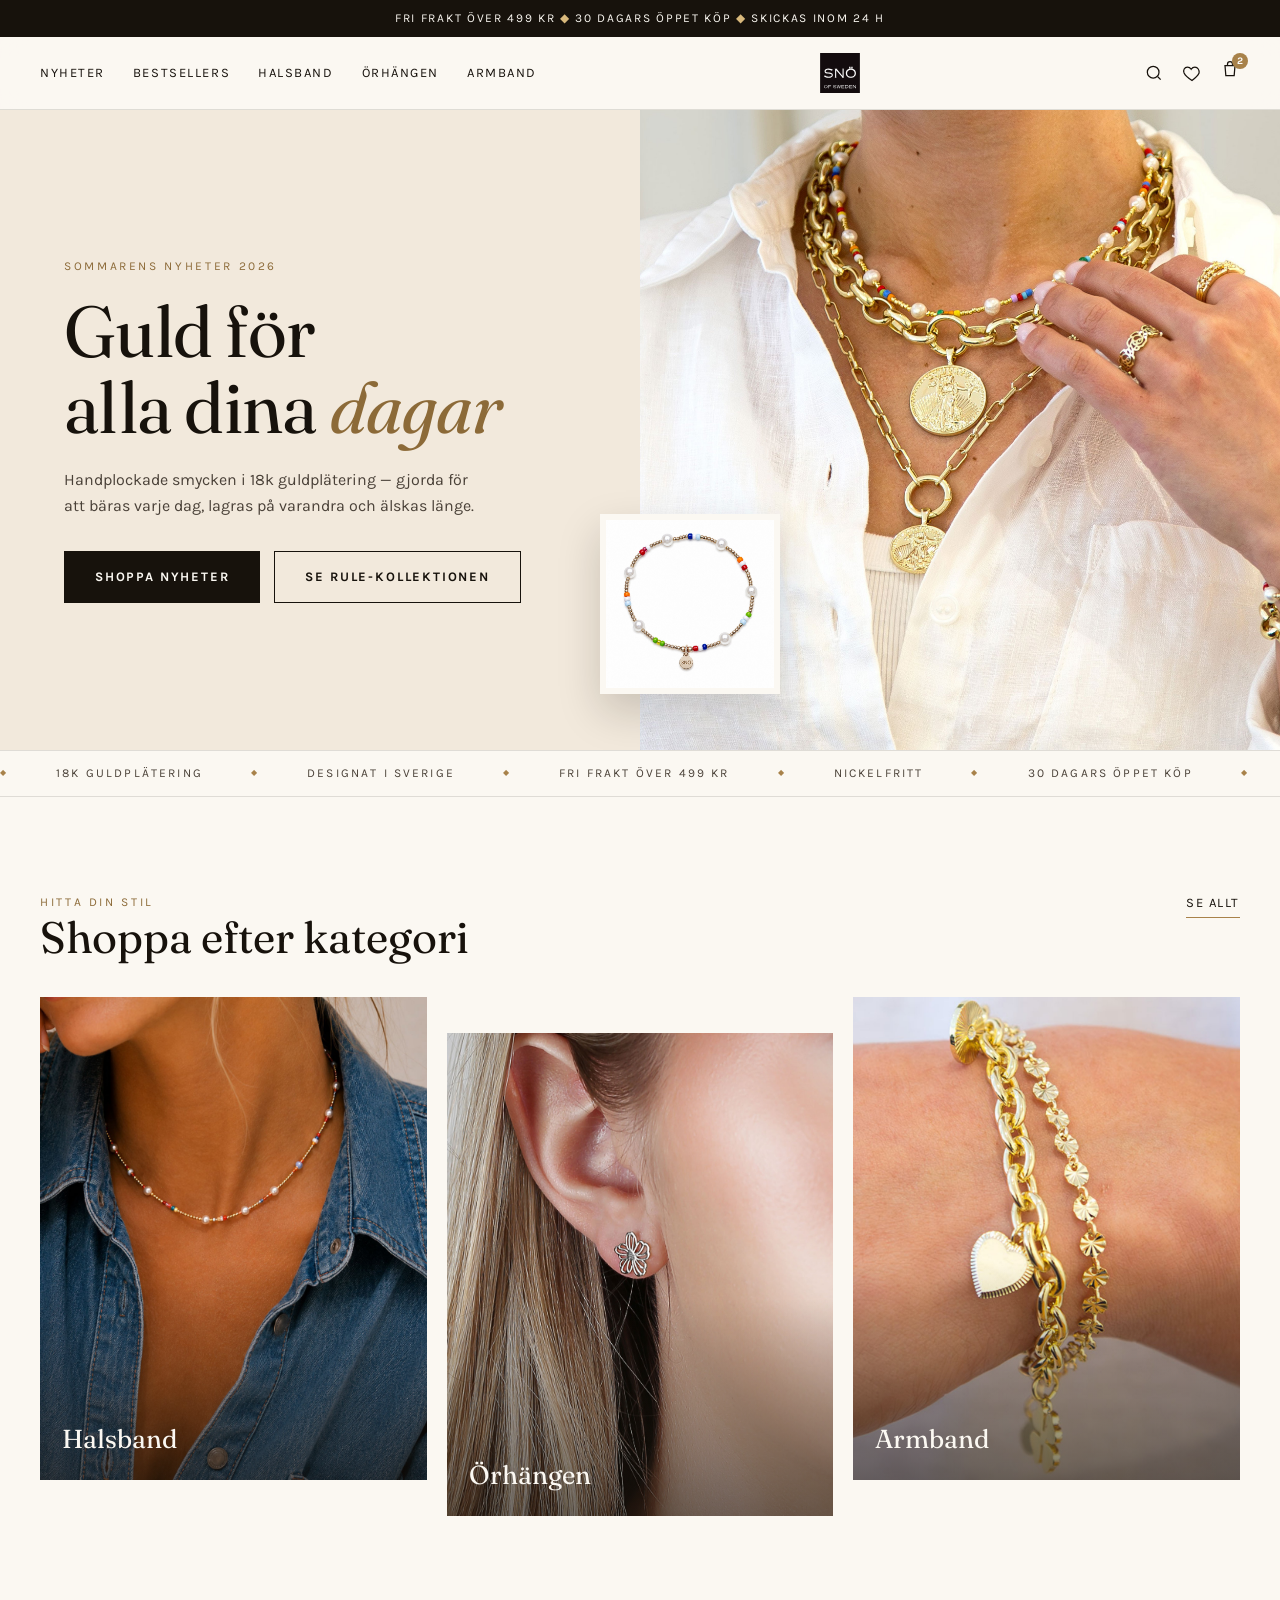
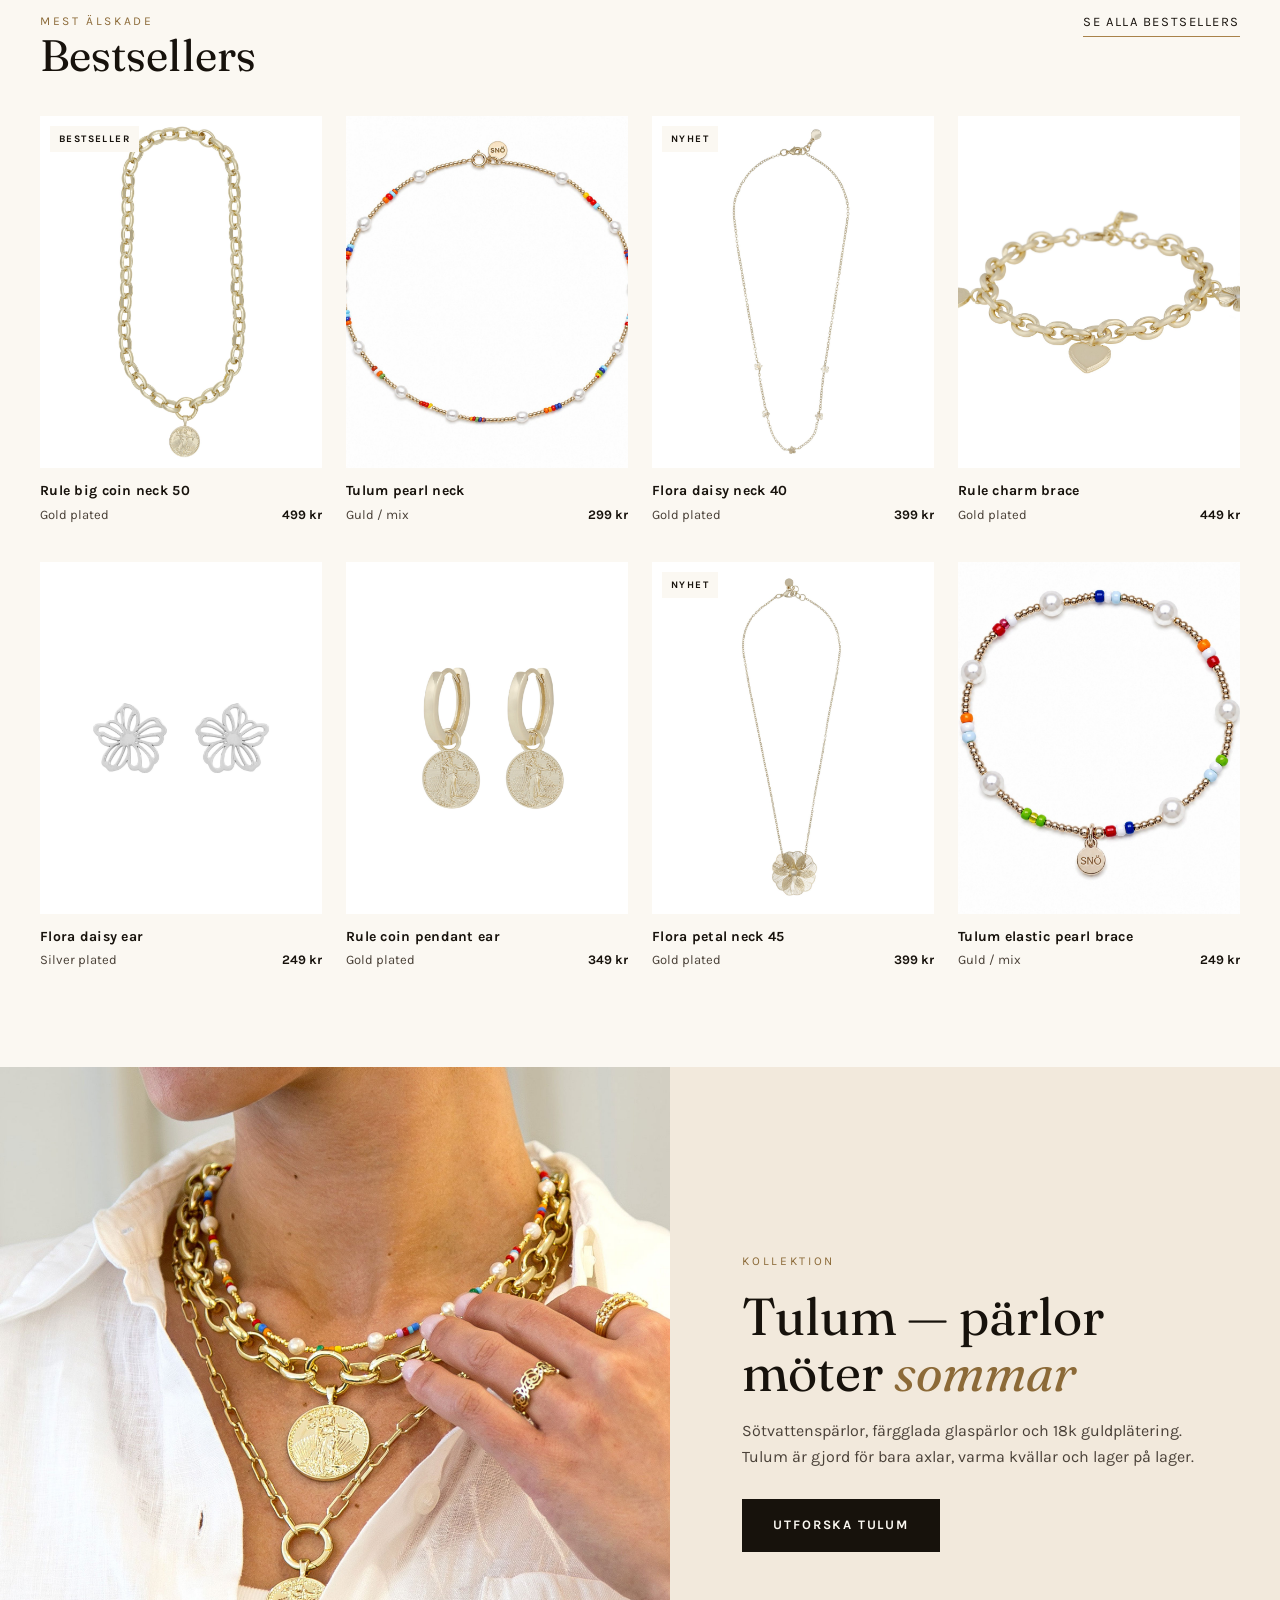
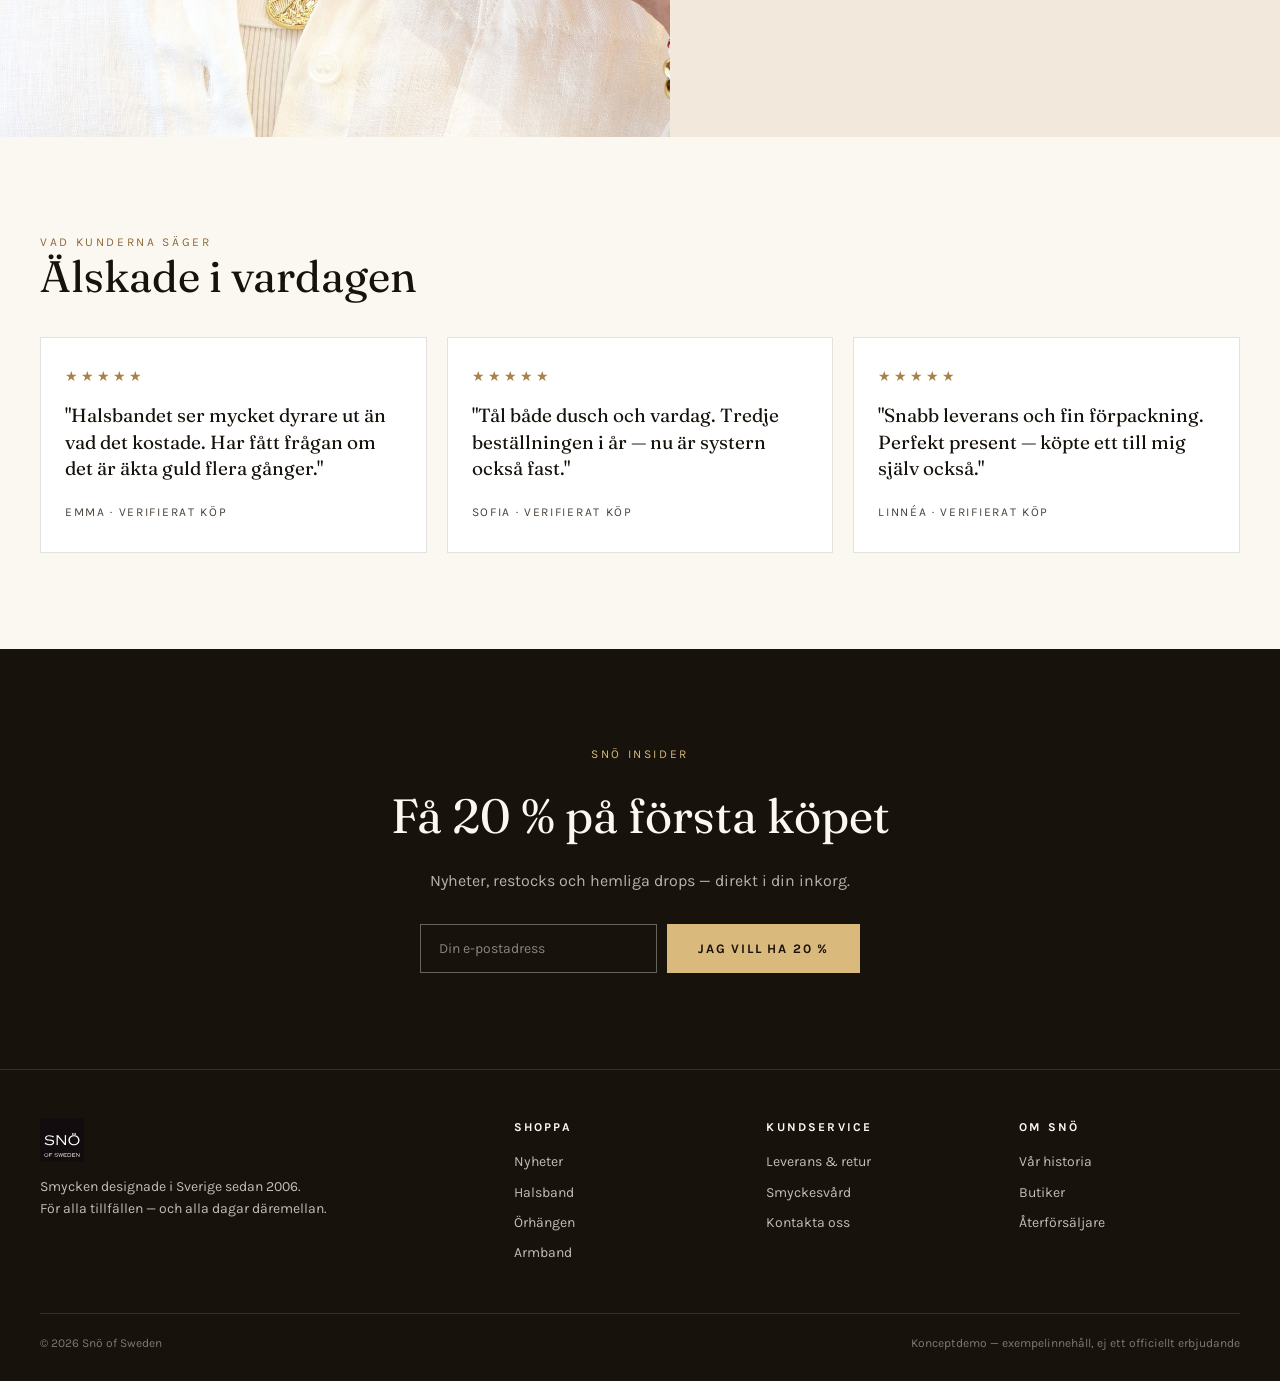
==== index.html @ 64566214 "Snö of Sweden — Shopify-inspirationsdemo (startsida + PDP) Co-Authored-By: Claude Fable 5 <noreply@a" ====
<!DOCTYPE html>
<html lang="sv">
<head>
<meta charset="UTF-8">
<meta name="viewport" content="width=device-width, initial-scale=1.0">
<meta name="robots" content="noindex">
<title>Snö of Sweden — konceptdemo</title>
<link rel="icon" href="images/logo.svg">
<link rel="preconnect" href="https://fonts.googleapis.com">
<link rel="preconnect" href="https://fonts.gstatic.com" crossorigin>
<link href="https://fonts.googleapis.com/css2?family=Fraunces:ital,opsz,wght@0,9..144,300..600;1,9..144,300..600&family=Karla:wght@400;700&display=swap" rel="stylesheet">
<link rel="stylesheet" href="style.css">
</head>
<body>

<div class="announce">Fri frakt över 499 kr <em>◆</em> 30 dagars öppet köp <em>◆</em> Skickas inom 24 h</div>

<header class="nav">
  <div class="container nav-inner">
    <button class="nav-burger" aria-label="Meny">
      <svg fill="none" stroke-width="1.5" viewBox="0 0 24 24"><path d="M4 7h16M4 12h16M4 17h16"/></svg>
    </button>
    <nav class="nav-links">
      <a href="#bestsellers">Nyheter</a>
      <a href="#bestsellers">Bestsellers</a>
      <a href="#kategorier">Halsband</a>
      <a href="#kategorier">Örhängen</a>
      <a href="#kategorier">Armband</a>
    </nav>
    <a class="nav-logo" href="index.html" aria-label="Snö of Sweden">
      <img src="images/logo.svg" alt="Snö of Sweden">
    </a>
    <div class="nav-icons">
      <svg fill="none" stroke-width="1.5" viewBox="0 0 24 24"><circle cx="11" cy="11" r="7"/><path d="m20 20-3.5-3.5"/></svg>
      <svg fill="none" stroke-width="1.5" viewBox="0 0 24 24"><path d="M12 21s-7.5-4.7-9.5-9C1 8.5 3 5 6.5 5c2 0 3.5 1 4.5 2.5C12 6 13.5 5 15.5 5 19 5 21 8.5 20.5 12c-2 4.3-8.5 9-8.5 9z"/></svg>
      <span class="cart-dot"><svg fill="none" stroke-width="1.5" viewBox="0 0 24 24"><path d="M6 8h12l-1 12H7L6 8z"/><path d="M9 8V6a3 3 0 0 1 6 0v2"/></svg></span>
    </div>
  </div>
</header>

<section class="hero">
  <div class="hero-grid">
    <div class="hero-copy">
      <div class="hero-kicker">Sommarens nyheter 2026</div>
      <h1>Guld för<br>alla dina <em>dagar</em></h1>
      <p>Handplockade smycken i 18k guldplätering — gjorda för att bäras varje dag, lagras på varandra och älskas länge.</p>
      <div class="hero-ctas">
        <a class="btn btn-solid" href="#bestsellers">Shoppa nyheter</a>
        <a class="btn btn-ghost" href="product.html">Se Rule-kollektionen</a>
      </div>
    </div>
    <div class="hero-media">
      <img class="hm-main" src="images/rule-big-coin-neck-50-2.jpg" alt="Modell i lager-på-lager guldhalsband från Snö of Sweden">
      <img class="hm-card" src="images/tulum-elastic-pearl-brace-1.jpg" alt="Tulum pärlarmband">
    </div>
  </div>
</section>

<div class="marquee" aria-hidden="true">
  <div class="marquee-track">
    <span>18k guldplätering</span><span>Designat i Sverige</span><span>Fri frakt över 499 kr</span><span>Nickelfritt</span><span>30 dagars öppet köp</span>
    <span>18k guldplätering</span><span>Designat i Sverige</span><span>Fri frakt över 499 kr</span><span>Nickelfritt</span><span>30 dagars öppet köp</span>
  </div>
</div>

<section class="section" id="kategorier">
  <div class="container">
    <div class="section-head reveal">
      <div>
        <div class="kicker">Hitta din stil</div>
        <h2>Shoppa efter kategori</h2>
      </div>
      <a class="head-link" href="#">Se allt</a>
    </div>
    <div class="cat-grid">
      <a class="cat-card reveal" href="product.html">
        <img src="images/tulum-pearl-neck-40-45-2.jpg" alt="Halsband">
        <div class="cat-label">Halsband <small>42 stilar →</small></div>
      </a>
      <a class="cat-card reveal" href="product.html">
        <img src="images/flora-daisy-ear-2.jpg" alt="Örhängen">
        <div class="cat-label">Örhängen <small>38 stilar →</small></div>
      </a>
      <a class="cat-card reveal" href="product.html">
        <img src="images/rule-charm-brace-sclear-2.jpg" alt="Armband">
        <div class="cat-label">Armband <small>27 stilar →</small></div>
      </a>
    </div>
  </div>
</section>

<section class="section" id="bestsellers" style="padding-top:0">
  <div class="container">
    <div class="section-head reveal">
      <div>
        <div class="kicker">Mest älskade</div>
        <h2>Bestsellers</h2>
      </div>
      <a class="head-link" href="#">Se alla bestsellers</a>
    </div>
    <div class="prod-grid">
      <a class="prod-card reveal" href="product.html">
        <div class="prod-media">
          <span class="prod-tag">Bestseller</span>
          <img class="main" src="images/rule-big-coin-neck-50-1.jpg" alt="Rule big coin neck 50">
          <img class="alt" src="images/rule-big-coin-neck-50-3.jpg" alt="" aria-hidden="true">
        </div>
        <div class="prod-name">Rule big coin neck 50</div>
        <div class="prod-meta"><span>Gold plated</span><span class="price">499 kr</span></div>
      </a>
      <a class="prod-card reveal" href="product.html">
        <div class="prod-media">
          <img class="main" src="images/tulum-pearl-neck-40-45-1.jpg" alt="Tulum pearl neck">
          <img class="alt" src="images/tulum-pearl-neck-40-45-2.jpg" alt="" aria-hidden="true">
        </div>
        <div class="prod-name">Tulum pearl neck</div>
        <div class="prod-meta"><span>Guld / mix</span><span class="price">299 kr</span></div>
      </a>
      <a class="prod-card reveal" href="product.html">
        <div class="prod-media">
          <span class="prod-tag">Nyhet</span>
          <img class="main" src="images/flora-daisy-neck-40-1.jpg" alt="Flora daisy neck 40">
          <img class="alt" src="images/flora-daisy-neck-40-2.jpg" alt="" aria-hidden="true">
        </div>
        <div class="prod-name">Flora daisy neck 40</div>
        <div class="prod-meta"><span>Gold plated</span><span class="price">399 kr</span></div>
      </a>
      <a class="prod-card reveal" href="product.html">
        <div class="prod-media">
          <img class="main" src="images/rule-charm-brace-sclear-1.jpg" alt="Rule charm brace">
          <img class="alt" src="images/rule-charm-brace-sclear-2.jpg" alt="" aria-hidden="true">
        </div>
        <div class="prod-name">Rule charm brace</div>
        <div class="prod-meta"><span>Gold plated</span><span class="price">449 kr</span></div>
      </a>
      <a class="prod-card reveal" href="product.html">
        <div class="prod-media">
          <img class="main" src="images/flora-daisy-ear-1.jpg" alt="Flora daisy ear">
          <img class="alt" src="images/flora-daisy-ear-2.jpg" alt="" aria-hidden="true">
        </div>
        <div class="prod-name">Flora daisy ear</div>
        <div class="prod-meta"><span>Silver plated</span><span class="price">249 kr</span></div>
      </a>
      <a class="prod-card reveal" href="product.html">
        <div class="prod-media">
          <img class="main" src="images/rule-coin-pendant-ear-1.jpg" alt="Rule coin pendant ear">
          <img class="alt" src="images/rule-coin-pendant-ear-2.jpg" alt="" aria-hidden="true">
        </div>
        <div class="prod-name">Rule coin pendant ear</div>
        <div class="prod-meta"><span>Gold plated</span><span class="price">349 kr</span></div>
      </a>
      <a class="prod-card reveal" href="product.html">
        <div class="prod-media">
          <span class="prod-tag">Nyhet</span>
          <img class="main" src="images/flora-petal-neck-50-1.jpg" alt="Flora petal neck 45">
          <img class="alt" src="images/flora-petal-neck-50-2.jpg" alt="" aria-hidden="true">
        </div>
        <div class="prod-name">Flora petal neck 45</div>
        <div class="prod-meta"><span>Gold plated</span><span class="price">399 kr</span></div>
      </a>
      <a class="prod-card reveal" href="product.html">
        <div class="prod-media">
          <img class="main" src="images/tulum-elastic-pearl-brace-1.jpg" alt="Tulum elastic pearl brace">
          <img class="alt" src="images/tulum-elastic-pearl-brace-2.jpg" alt="" aria-hidden="true">
        </div>
        <div class="prod-name">Tulum elastic pearl brace</div>
        <div class="prod-meta"><span>Guld / mix</span><span class="price">249 kr</span></div>
      </a>
    </div>
  </div>
</section>

<section class="feature">
  <div class="feature-grid">
    <div class="feature-media">
      <img src="images/tulum-pearl-neck-40-45-3.jpg" alt="Tulum-kollektionen — pärlor och guld">
    </div>
    <div class="feature-copy">
      <div class="kicker">Kollektion</div>
      <h2>Tulum — pärlor<br>möter <em>sommar</em></h2>
      <p>Sötvattenspärlor, färgglada glaspärlor och 18k guldplätering. Tulum är gjord för bara axlar, varma kvällar och lager på lager.</p>
      <a class="btn btn-solid" href="product.html">Utforska Tulum</a>
    </div>
  </div>
</section>

<section class="section">
  <div class="container">
    <div class="section-head reveal">
      <div>
        <div class="kicker">Vad kunderna säger</div>
        <h2>Älskade i vardagen</h2>
      </div>
    </div>
    <div class="review-grid">
      <div class="review-card reveal">
        <div class="stars">★★★★★</div>
        <blockquote>"Halsbandet ser mycket dyrare ut än vad det kostade. Har fått frågan om det är äkta guld flera gånger."</blockquote>
        <cite>Emma · Verifierat köp</cite>
      </div>
      <div class="review-card reveal">
        <div class="stars">★★★★★</div>
        <blockquote>"Tål både dusch och vardag. Tredje beställningen i år — nu är systern också fast."</blockquote>
        <cite>Sofia · Verifierat köp</cite>
      </div>
      <div class="review-card reveal">
        <div class="stars">★★★★★</div>
        <blockquote>"Snabb leverans och fin förpackning. Perfekt present — köpte ett till mig själv också."</blockquote>
        <cite>Linnéa · Verifierat köp</cite>
      </div>
    </div>
  </div>
</section>

<section class="newsletter section">
  <div class="container">
    <div class="kicker">Snö Insider</div>
    <h2>Få 20 % på första köpet</h2>
    <p>Nyheter, restocks och hemliga drops — direkt i din inkorg.</p>
    <form class="nl-form" onsubmit="event.preventDefault(); this.querySelector('input').value=''; document.getElementById('toast').classList.add('show'); setTimeout(()=>document.getElementById('toast').classList.remove('show'), 2600);">
      <input type="email" placeholder="Din e-postadress" required>
      <button class="btn" type="submit">Jag vill ha 20 %</button>
    </form>
  </div>
</section>

<footer class="footer">
  <div class="container">
    <div class="footer-grid">
      <div class="footer-logo">
        <img src="images/logo.svg" alt="Snö of Sweden">
        <p>Smycken designade i Sverige sedan 2006.<br>För alla tillfällen — och alla dagar däremellan.</p>
      </div>
      <div>
        <h4>Shoppa</h4>
        <ul>
          <li><a href="#">Nyheter</a></li>
          <li><a href="#">Halsband</a></li>
          <li><a href="#">Örhängen</a></li>
          <li><a href="#">Armband</a></li>
        </ul>
      </div>
      <div>
        <h4>Kundservice</h4>
        <ul>
          <li><a href="#">Leverans &amp; retur</a></li>
          <li><a href="#">Smyckesvård</a></li>
          <li><a href="#">Kontakta oss</a></li>
        </ul>
      </div>
      <div>
        <h4>Om Snö</h4>
        <ul>
          <li><a href="#">Vår historia</a></li>
          <li><a href="#">Butiker</a></li>
          <li><a href="#">Återförsäljare</a></li>
        </ul>
      </div>
    </div>
    <div class="footer-note">
      <span>© 2026 Snö of Sweden</span>
      <span>Konceptdemo — exempelinnehåll, ej ett officiellt erbjudande</span>
    </div>
  </div>
</footer>

<div class="toast" id="toast">Tack! Din rabattkod är på väg ✨</div>

<script>
const io = new IntersectionObserver((entries) => {
  entries.forEach(e => { if (e.isIntersecting) { e.target.classList.add('in'); io.unobserve(e.target); } });
}, { threshold: 0.12 });
document.querySelectorAll('.reveal').forEach(el => io.observe(el));
// fallback: visa allt även utan scroll (print, snapshots, äldre browsers)
setTimeout(() => document.querySelectorAll('.reveal').forEach(el => el.classList.add('in')), 1600);
</script>

</body>
</html>
---- style.css ----
/* ============================================================
   SNÖ OF SWEDEN — koncept-demo
   Warm commerce: ivory base, gold accent, Fraunces + Karla
   Mobile-first: base = mobil, @media (min-width: 768/1024px) = desktop
   ============================================================ */

:root {
  --snow: #FBF8F2;
  --sand: #F2E9DC;
  --sand-deep: #E9DCC8;
  --ink: #17120C;
  --ink-soft: #4A4138;
  --gold: #A8824A;
  --gold-deep: #8C6A38;
  --white: #FFFFFF;
  --line: rgba(23, 18, 12, 0.12);

  --font-display: "Fraunces", Georgia, serif;
  --font-body: "Karla", "Helvetica Neue", sans-serif;

  --ease-out: cubic-bezier(0.16, 1, 0.3, 1);
}

* { margin: 0; padding: 0; box-sizing: border-box; }

html { scroll-behavior: smooth; }

body {
  font-family: var(--font-body);
  background: var(--snow);
  color: var(--ink);
  font-size: 16px;
  line-height: 1.6;
  -webkit-font-smoothing: antialiased;
}

img { display: block; max-width: 100%; }
a { color: inherit; text-decoration: none; }
ul { list-style: none; }
button { font-family: inherit; cursor: pointer; }

.container {
  width: 100%;
  max-width: 1280px;
  margin: 0 auto;
  padding: 0 20px;
}
@media (min-width: 768px) { .container { padding: 0 40px; } }

/* ---------- announce bar ---------- */
.announce {
  background: var(--ink);
  color: var(--snow);
  font-size: 12px;
  letter-spacing: 0.14em;
  text-transform: uppercase;
  text-align: center;
  padding: 9px 16px;
}
.announce em { font-style: normal; color: #D9B97C; }

/* ---------- nav ---------- */
.nav {
  position: sticky;
  top: 0;
  z-index: 50;
  background: rgba(251, 248, 242, 0.88);
  backdrop-filter: blur(12px);
  -webkit-backdrop-filter: blur(12px);
  border-bottom: 1px solid var(--line);
}
.nav-inner {
  display: flex;
  align-items: center;
  justify-content: space-between;
  height: 60px;
}
.nav-logo img { width: 40px; height: 40px; }
.nav-burger {
  background: none;
  border: none;
  padding: 0;
  display: grid;
  place-items: center;
}
.nav-burger svg { width: 22px; height: 22px; stroke: var(--ink); }
@media (min-width: 1024px) { .nav-burger { display: none; } }
.nav-links {
  display: none;
  gap: 28px;
  font-size: 13px;
  letter-spacing: 0.12em;
  text-transform: uppercase;
}
.nav-links a {
  position: relative;
  padding: 4px 0;
}
.nav-links a::after {
  content: "";
  position: absolute;
  left: 0; bottom: 0;
  width: 100%; height: 1px;
  background: var(--gold);
  transform: scaleX(0);
  transform-origin: right;
  transition: transform 0.35s var(--ease-out);
}
.nav-links a:hover::after { transform: scaleX(1); transform-origin: left; }
.nav-icons { display: flex; gap: 18px; align-items: center; }
.nav-icons svg { width: 20px; height: 20px; stroke: var(--ink); }
.cart-dot {
  position: relative;
}
.cart-dot::after {
  content: "2";
  position: absolute;
  top: -6px; right: -8px;
  background: var(--gold);
  color: var(--white);
  font-size: 10px;
  font-weight: 700;
  width: 16px; height: 16px;
  border-radius: 50%;
  display: grid;
  place-items: center;
}
@media (min-width: 1024px) {
  .nav-inner { height: 72px; }
  .nav-links { display: flex; }
}

/* ---------- hero ---------- */
.hero {
  background: var(--sand);
  overflow: hidden;
}
.hero-grid {
  display: grid;
  grid-template-columns: 1fr;
}
.hero-copy {
  padding: 56px 20px 48px;
  display: flex;
  flex-direction: column;
  justify-content: center;
  position: relative;
}
.hero-kicker {
  font-size: 12px;
  letter-spacing: 0.22em;
  text-transform: uppercase;
  color: var(--gold-deep);
  margin-bottom: 18px;
  animation: rise 0.9s var(--ease-out) both;
}
.hero h1 {
  font-family: var(--font-display);
  font-weight: 400;
  font-size: clamp(38px, 9vw, 72px);
  line-height: 1.05;
  letter-spacing: -0.01em;
  margin-bottom: 22px;
  animation: rise 0.9s 0.12s var(--ease-out) both;
}
.hero h1 em {
  font-style: italic;
  color: var(--gold-deep);
}
.hero p {
  font-size: 16px;
  color: var(--ink-soft);
  max-width: 42ch;
  margin-bottom: 32px;
  animation: rise 0.9s 0.24s var(--ease-out) both;
}
.hero-ctas {
  display: flex;
  gap: 14px;
  flex-wrap: wrap;
  animation: rise 0.9s 0.36s var(--ease-out) both;
}
.hero-media {
  position: relative;
  min-height: 380px;
}
.hero-media .hm-main {
  width: 100%;
  height: 100%;
  min-height: 380px;
  object-fit: cover;
  object-position: center 20%;
}
.hero-media .hm-card {
  position: absolute;
  left: 20px;
  bottom: -34px;
  width: 132px;
  border: 6px solid var(--snow);
  box-shadow: 0 18px 40px rgba(23, 18, 12, 0.18);
  animation: rise 1s 0.5s var(--ease-out) both;
}
@media (min-width: 1024px) {
  .hero-grid { grid-template-columns: 1fr 1fr; min-height: 620px; }
  .hero-copy { padding: 60px 64px; }
  .hero-media .hm-card { left: -40px; bottom: 56px; width: 180px; }
}

@keyframes rise {
  from { opacity: 0; transform: translateY(22px); }
  to   { opacity: 1; transform: translateY(0); }
}

/* ---------- buttons ---------- */
.btn {
  display: inline-flex;
  align-items: center;
  justify-content: center;
  gap: 10px;
  padding: 15px 30px;
  font-size: 13px;
  font-weight: 700;
  letter-spacing: 0.14em;
  text-transform: uppercase;
  border: 1px solid var(--ink);
  transition: all 0.3s var(--ease-out);
}
.btn-solid { background: var(--ink); color: var(--snow); }
.btn-solid:hover { background: var(--gold-deep); border-color: var(--gold-deep); }
.btn-ghost { background: transparent; color: var(--ink); }
.btn-ghost:hover { background: var(--ink); color: var(--snow); }
.btn-block { width: 100%; }

/* ---------- marquee usp ---------- */
.marquee {
  border-top: 1px solid var(--line);
  border-bottom: 1px solid var(--line);
  overflow: hidden;
  padding: 13px 0;
  background: var(--snow);
}
.marquee-track {
  display: flex;
  gap: 48px;
  width: max-content;
  animation: scroll 28s linear infinite;
  font-size: 12px;
  letter-spacing: 0.18em;
  text-transform: uppercase;
  color: var(--ink-soft);
  white-space: nowrap;
}
.marquee-track span::before {
  content: "◆";
  color: var(--gold);
  font-size: 8px;
  margin-right: 48px;
  vertical-align: 2px;
}
@keyframes scroll {
  from { transform: translateX(0); }
  to   { transform: translateX(-50%); }
}

/* ---------- section shell ---------- */
.section { padding: 64px 0; }
@media (min-width: 1024px) { .section { padding: 96px 0; } }

.section-head {
  display: flex;
  flex-direction: column;
  gap: 10px;
  margin-bottom: 36px;
}
.section-head .kicker {
  font-size: 12px;
  letter-spacing: 0.22em;
  text-transform: uppercase;
  color: var(--gold-deep);
}
.section-head h2 {
  font-family: var(--font-display);
  font-weight: 400;
  font-size: clamp(28px, 5vw, 44px);
  line-height: 1.1;
}
.section-head .head-link {
  font-size: 13px;
  letter-spacing: 0.12em;
  text-transform: uppercase;
  border-bottom: 1px solid var(--gold);
  padding-bottom: 3px;
  align-self: flex-start;
  transition: color 0.3s;
}
.section-head .head-link:hover { color: var(--gold-deep); }
@media (min-width: 768px) {
  .section-head { flex-direction: row; align-items: flex-end; justify-content: space-between; }
}

/* ---------- categories ---------- */
.cat-grid {
  display: grid;
  grid-template-columns: 1fr;
  gap: 16px;
}
.cat-card {
  position: relative;
  overflow: hidden;
  aspect-ratio: 4 / 5;
}
.cat-card img {
  width: 100%;
  height: 100%;
  object-fit: cover;
  transition: transform 0.8s var(--ease-out);
}
.cat-card:hover img { transform: scale(1.05); }
.cat-card::after {
  content: "";
  position: absolute;
  inset: 0;
  background: linear-gradient(to top, rgba(23,18,12,0.55) 0%, transparent 45%);
}
.cat-label {
  position: absolute;
  left: 22px;
  bottom: 20px;
  z-index: 1;
  color: var(--snow);
  font-family: var(--font-display);
  font-size: 26px;
  display: flex;
  align-items: baseline;
  gap: 12px;
}
.cat-label small {
  font-family: var(--font-body);
  font-size: 12px;
  letter-spacing: 0.14em;
  text-transform: uppercase;
  opacity: 0;
  transform: translateX(-8px);
  transition: all 0.4s var(--ease-out);
}
.cat-card:hover .cat-label small { opacity: 1; transform: translateX(0); }
@media (min-width: 768px) {
  .cat-grid { grid-template-columns: repeat(3, 1fr); gap: 20px; }
  .cat-card:nth-child(2) { margin-top: 36px; }
}

/* ---------- product grid ---------- */
.prod-grid {
  display: grid;
  grid-template-columns: repeat(2, 1fr);
  gap: 16px 12px;
}
@media (min-width: 1024px) {
  .prod-grid { grid-template-columns: repeat(4, 1fr); gap: 36px 24px; }
}
.prod-card { display: block; }
.prod-media {
  position: relative;
  aspect-ratio: 4 / 5;
  overflow: hidden;
  background: var(--white);
  margin-bottom: 12px;
}
.prod-media img {
  position: absolute;
  inset: 0;
  width: 100%;
  height: 100%;
  object-fit: cover;
  transition: opacity 0.5s var(--ease-out), transform 0.8s var(--ease-out);
}
.prod-media .alt { opacity: 0; }
.prod-card:hover .alt { opacity: 1; }
.prod-card:hover .main { opacity: 0; }
.prod-tag {
  position: absolute;
  top: 10px;
  left: 10px;
  z-index: 1;
  background: var(--snow);
  font-size: 10px;
  font-weight: 700;
  letter-spacing: 0.14em;
  text-transform: uppercase;
  padding: 5px 9px;
}
.prod-name {
  font-size: 14px;
  font-weight: 700;
  letter-spacing: 0.02em;
}
.prod-meta {
  font-size: 13px;
  color: var(--ink-soft);
  display: flex;
  justify-content: space-between;
  gap: 8px;
  margin-top: 2px;
}
.prod-meta .price { color: var(--ink); font-weight: 700; }

/* ---------- collection feature ---------- */
.feature {
  background: var(--sand);
}
.feature-grid {
  display: grid;
  grid-template-columns: 1fr;
}
.feature-media { position: relative; }
.feature-media img {
  width: 100%;
  height: 100%;
  min-height: 420px;
  object-fit: cover;
}
.feature-copy {
  padding: 48px 20px 56px;
  display: flex;
  flex-direction: column;
  justify-content: center;
  align-items: flex-start;
}
.feature-copy .kicker {
  font-size: 12px;
  letter-spacing: 0.22em;
  text-transform: uppercase;
  color: var(--gold-deep);
  margin-bottom: 16px;
}
.feature-copy h2 {
  font-family: var(--font-display);
  font-weight: 400;
  font-size: clamp(30px, 6vw, 52px);
  line-height: 1.08;
  margin-bottom: 18px;
}
.feature-copy h2 em { font-style: italic; color: var(--gold-deep); }
.feature-copy p {
  color: var(--ink-soft);
  max-width: 46ch;
  margin-bottom: 30px;
}
@media (min-width: 1024px) {
  .feature-grid { grid-template-columns: 1.1fr 1fr; }
  .feature-copy { padding: 80px 72px; }
}

/* ---------- reviews ---------- */
.review-grid {
  display: grid;
  grid-template-columns: 1fr;
  gap: 14px;
}
.review-card {
  background: var(--white);
  border: 1px solid var(--line);
  padding: 28px 24px;
}
.stars { color: var(--gold); letter-spacing: 3px; font-size: 14px; margin-bottom: 14px; }
.review-card blockquote {
  font-family: var(--font-display);
  font-size: 19px;
  line-height: 1.4;
  margin-bottom: 16px;
}
.review-card cite {
  font-style: normal;
  font-size: 12px;
  letter-spacing: 0.14em;
  text-transform: uppercase;
  color: var(--ink-soft);
}
@media (min-width: 768px) {
  .review-grid { grid-template-columns: repeat(3, 1fr); gap: 20px; }
  .review-card:nth-child(2) { transform: translateY(20px); }
}

/* ---------- newsletter ---------- */
.newsletter {
  background: var(--ink);
  color: var(--snow);
  text-align: center;
}
.newsletter .kicker {
  font-size: 12px;
  letter-spacing: 0.22em;
  text-transform: uppercase;
  color: #D9B97C;
  margin-bottom: 14px;
}
.newsletter h2 {
  font-family: var(--font-display);
  font-weight: 400;
  font-size: clamp(30px, 6vw, 48px);
  margin-bottom: 14px;
}
.newsletter p { color: rgba(251,248,242,0.7); margin-bottom: 30px; }
.nl-form {
  display: flex;
  flex-direction: column;
  gap: 10px;
  max-width: 440px;
  margin: 0 auto;
}
.nl-form input {
  background: transparent;
  border: 1px solid rgba(251,248,242,0.35);
  color: var(--snow);
  padding: 15px 18px;
  font-family: inherit;
  font-size: 14px;
  outline: none;
}
.nl-form input::placeholder { color: rgba(251,248,242,0.5); }
.nl-form input:focus { border-color: #D9B97C; }
.nl-form .btn { border-color: #D9B97C; background: #D9B97C; color: var(--ink); }
.nl-form .btn:hover { background: var(--snow); border-color: var(--snow); }
@media (min-width: 640px) {
  .nl-form { flex-direction: row; }
  .nl-form input { flex: 1; }
}

/* ---------- footer ---------- */
.footer {
  background: var(--ink);
  color: rgba(251,248,242,0.75);
  border-top: 1px solid rgba(251,248,242,0.12);
  padding: 48px 0 28px;
  font-size: 14px;
}
.footer-grid {
  display: grid;
  grid-template-columns: 1fr 1fr;
  gap: 32px;
  margin-bottom: 40px;
}
.footer h4 {
  color: var(--snow);
  font-size: 12px;
  letter-spacing: 0.18em;
  text-transform: uppercase;
  margin-bottom: 14px;
}
.footer li { margin-bottom: 8px; }
.footer a:hover { color: #D9B97C; }
.footer-logo img { width: 44px; height: 44px; margin-bottom: 14px; }
.footer-note {
  border-top: 1px solid rgba(251,248,242,0.12);
  padding-top: 20px;
  font-size: 12px;
  color: rgba(251,248,242,0.45);
  display: flex;
  flex-direction: column;
  gap: 6px;
}
@media (min-width: 768px) {
  .footer-grid { grid-template-columns: 2fr 1fr 1fr 1fr; }
  .footer-note { flex-direction: row; justify-content: space-between; }
}

/* ---------- scroll reveal ---------- */
.reveal {
  opacity: 0;
  transform: translateY(28px);
  transition: opacity 0.8s var(--ease-out), transform 0.8s var(--ease-out);
}
.reveal.in { opacity: 1; transform: translateY(0); }
.reveal:nth-child(2) { transition-delay: 0.08s; }
.reveal:nth-child(3) { transition-delay: 0.16s; }
.reveal:nth-child(4) { transition-delay: 0.24s; }

/* ============================================================
   PDP
   ============================================================ */
.crumbs {
  font-size: 12px;
  letter-spacing: 0.08em;
  text-transform: uppercase;
  color: var(--ink-soft);
  padding: 18px 0;
}
.crumbs a:hover { color: var(--gold-deep); }
.crumbs span { margin: 0 6px; color: var(--gold); }

.pdp-grid {
  display: grid;
  grid-template-columns: 1fr;
  gap: 36px;
  padding-bottom: 72px;
}
@media (min-width: 1024px) {
  .pdp-grid { grid-template-columns: 1.15fr 1fr; gap: 72px; }
}

.pdp-gallery { display: flex; flex-direction: column; gap: 12px; }
.pdp-main {
  aspect-ratio: 1;
  background: var(--white);
  overflow: hidden;
}
.pdp-main img { width: 100%; height: 100%; object-fit: cover; }
.pdp-thumbs { display: flex; gap: 10px; }
.pdp-thumbs button {
  width: 72px;
  height: 72px;
  padding: 0;
  border: 1px solid var(--line);
  background: var(--white);
  overflow: hidden;
  opacity: 0.65;
  transition: all 0.3s;
}
.pdp-thumbs button.active,
.pdp-thumbs button:hover { opacity: 1; border-color: var(--ink); }
.pdp-thumbs img { width: 100%; height: 100%; object-fit: cover; }

.pdp-info { padding-top: 4px; }
.pdp-kicker {
  font-size: 12px;
  letter-spacing: 0.22em;
  text-transform: uppercase;
  color: var(--gold-deep);
  margin-bottom: 10px;
}
.pdp-info h1 {
  font-family: var(--font-display);
  font-weight: 400;
  font-size: clamp(30px, 5vw, 42px);
  line-height: 1.1;
  margin-bottom: 12px;
}
.pdp-price {
  font-size: 20px;
  font-weight: 700;
  margin-bottom: 6px;
}
.pdp-rating {
  font-size: 13px;
  color: var(--ink-soft);
  margin-bottom: 26px;
}
.pdp-rating .stars { display: inline; margin-right: 8px; }

.opt-label {
  font-size: 12px;
  font-weight: 700;
  letter-spacing: 0.14em;
  text-transform: uppercase;
  margin-bottom: 10px;
}
.opt-label small { font-weight: 400; color: var(--ink-soft); text-transform: none; letter-spacing: 0; }
.opt-row { display: flex; gap: 10px; margin-bottom: 24px; flex-wrap: wrap; }
.swatch {
  width: 40px; height: 40px;
  border-radius: 50%;
  border: 2px solid transparent;
  outline: 1px solid var(--line);
  outline-offset: 3px;
  transition: outline-color 0.25s;
}
.swatch.gold { background: linear-gradient(135deg, #E8C987, #B08A4C); }
.swatch.silver { background: linear-gradient(135deg, #EDEDED, #ABABAB); }
.swatch.active { outline-color: var(--ink); }
.pill {
  padding: 11px 20px;
  border: 1px solid var(--line);
  background: var(--white);
  font-size: 13px;
  font-weight: 700;
  letter-spacing: 0.06em;
  transition: all 0.25s;
}
.pill.active { background: var(--ink); color: var(--snow); border-color: var(--ink); }
.pill:hover:not(.active) { border-color: var(--ink); }

.pdp-cta { display: flex; flex-direction: column; gap: 10px; margin: 28px 0 8px; }
.pdp-usps {
  display: flex;
  flex-wrap: wrap;
  gap: 8px 22px;
  padding: 18px 0;
  border-bottom: 1px solid var(--line);
  font-size: 13px;
  color: var(--ink-soft);
}
.pdp-usps span::before { content: "✓"; color: var(--gold-deep); margin-right: 7px; font-weight: 700; }

.acc { border-bottom: 1px solid var(--line); }
.acc summary {
  list-style: none;
  display: flex;
  justify-content: space-between;
  align-items: center;
  padding: 17px 0;
  font-size: 13px;
  font-weight: 700;
  letter-spacing: 0.12em;
  text-transform: uppercase;
  cursor: pointer;
}
.acc summary::-webkit-details-marker { display: none; }
.acc summary::after { content: "+"; font-size: 18px; font-weight: 400; transition: transform 0.3s; }
.acc[open] summary::after { transform: rotate(45deg); }
.acc p, .acc ul { padding-bottom: 18px; font-size: 14px; color: var(--ink-soft); }
.acc li { padding-left: 14px; position: relative; margin-bottom: 4px; }
.acc li::before { content: "–"; position: absolute; left: 0; color: var(--gold-deep); }

/* sticky mobile buy bar */
.buybar {
  position: fixed;
  left: 0; right: 0; bottom: 0;
  z-index: 60;
  background: var(--snow);
  border-top: 1px solid var(--line);
  padding: 10px 16px calc(10px + env(safe-area-inset-bottom));
  display: flex;
  align-items: center;
  gap: 14px;
  transform: translateY(110%);
  transition: transform 0.4s var(--ease-out);
}
.buybar.show { transform: translateY(0); }
.buybar .bb-name { font-size: 13px; font-weight: 700; line-height: 1.3; }
.buybar .bb-price { font-size: 13px; color: var(--ink-soft); }
.buybar .btn { padding: 13px 22px; margin-left: auto; white-space: nowrap; }
@media (min-width: 1024px) { .buybar { display: none; } }

/* toast */
.toast {
  position: fixed;
  left: 50%;
  bottom: 84px;
  transform: translate(-50%, 20px);
  z-index: 70;
  background: var(--ink);
  color: var(--snow);
  font-size: 13px;
  letter-spacing: 0.06em;
  padding: 13px 22px;
  opacity: 0;
  pointer-events: none;
  transition: all 0.4s var(--ease-out);
}
.toast.show { opacity: 1; transform: translate(-50%, 0); }
@media (min-width: 1024px) { .toast { bottom: 40px; } }
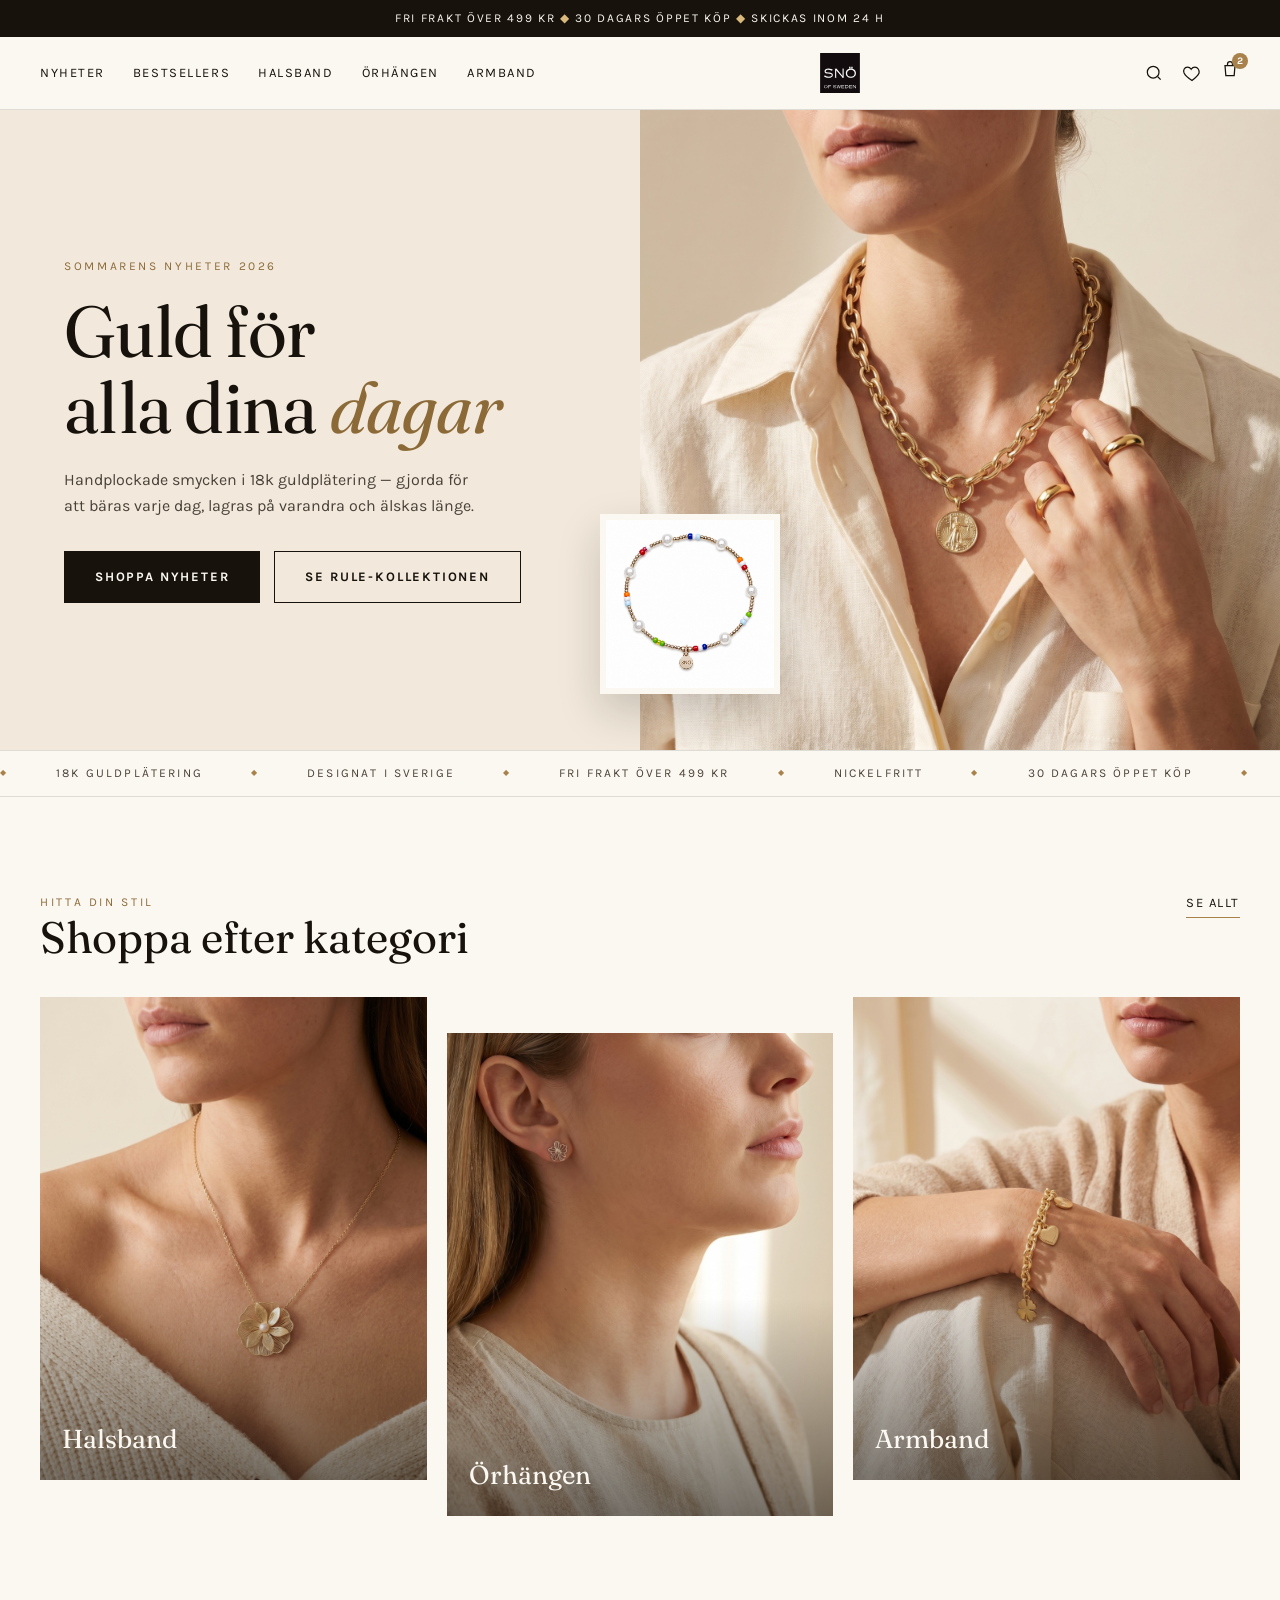
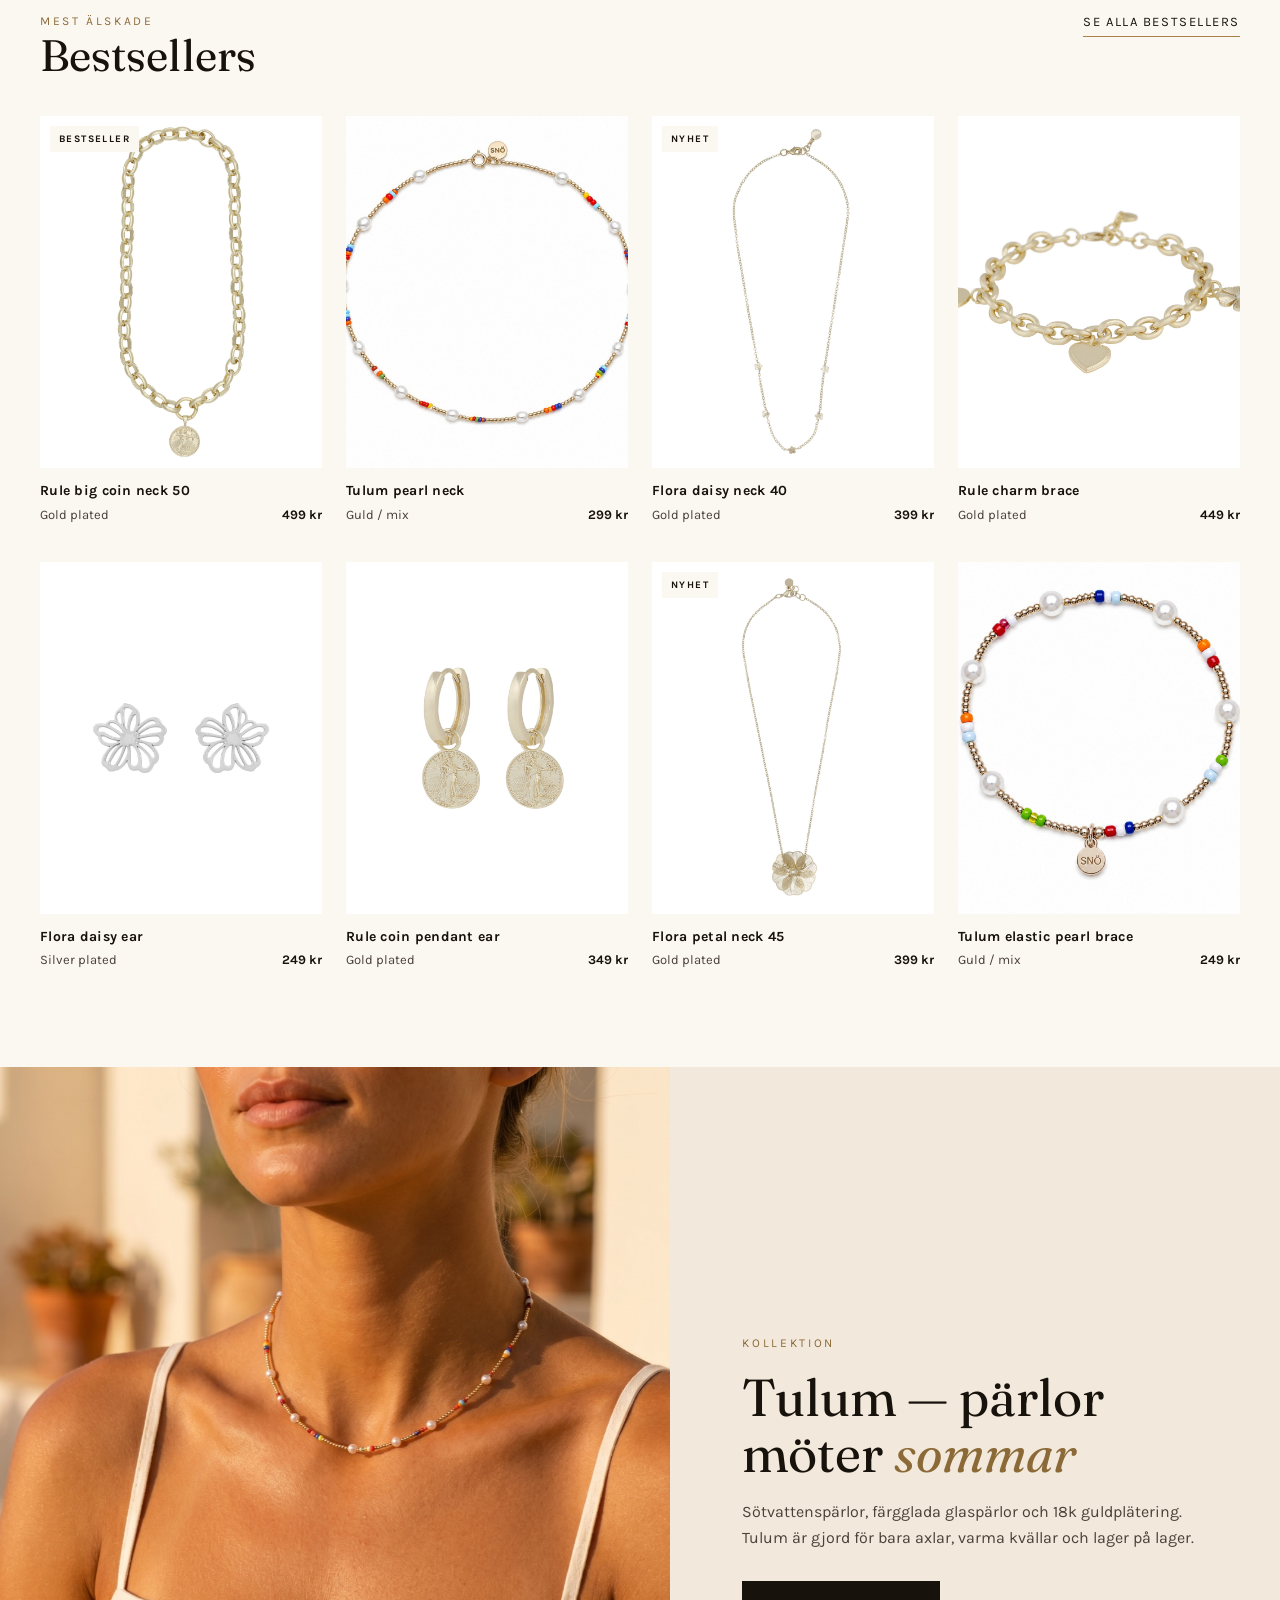
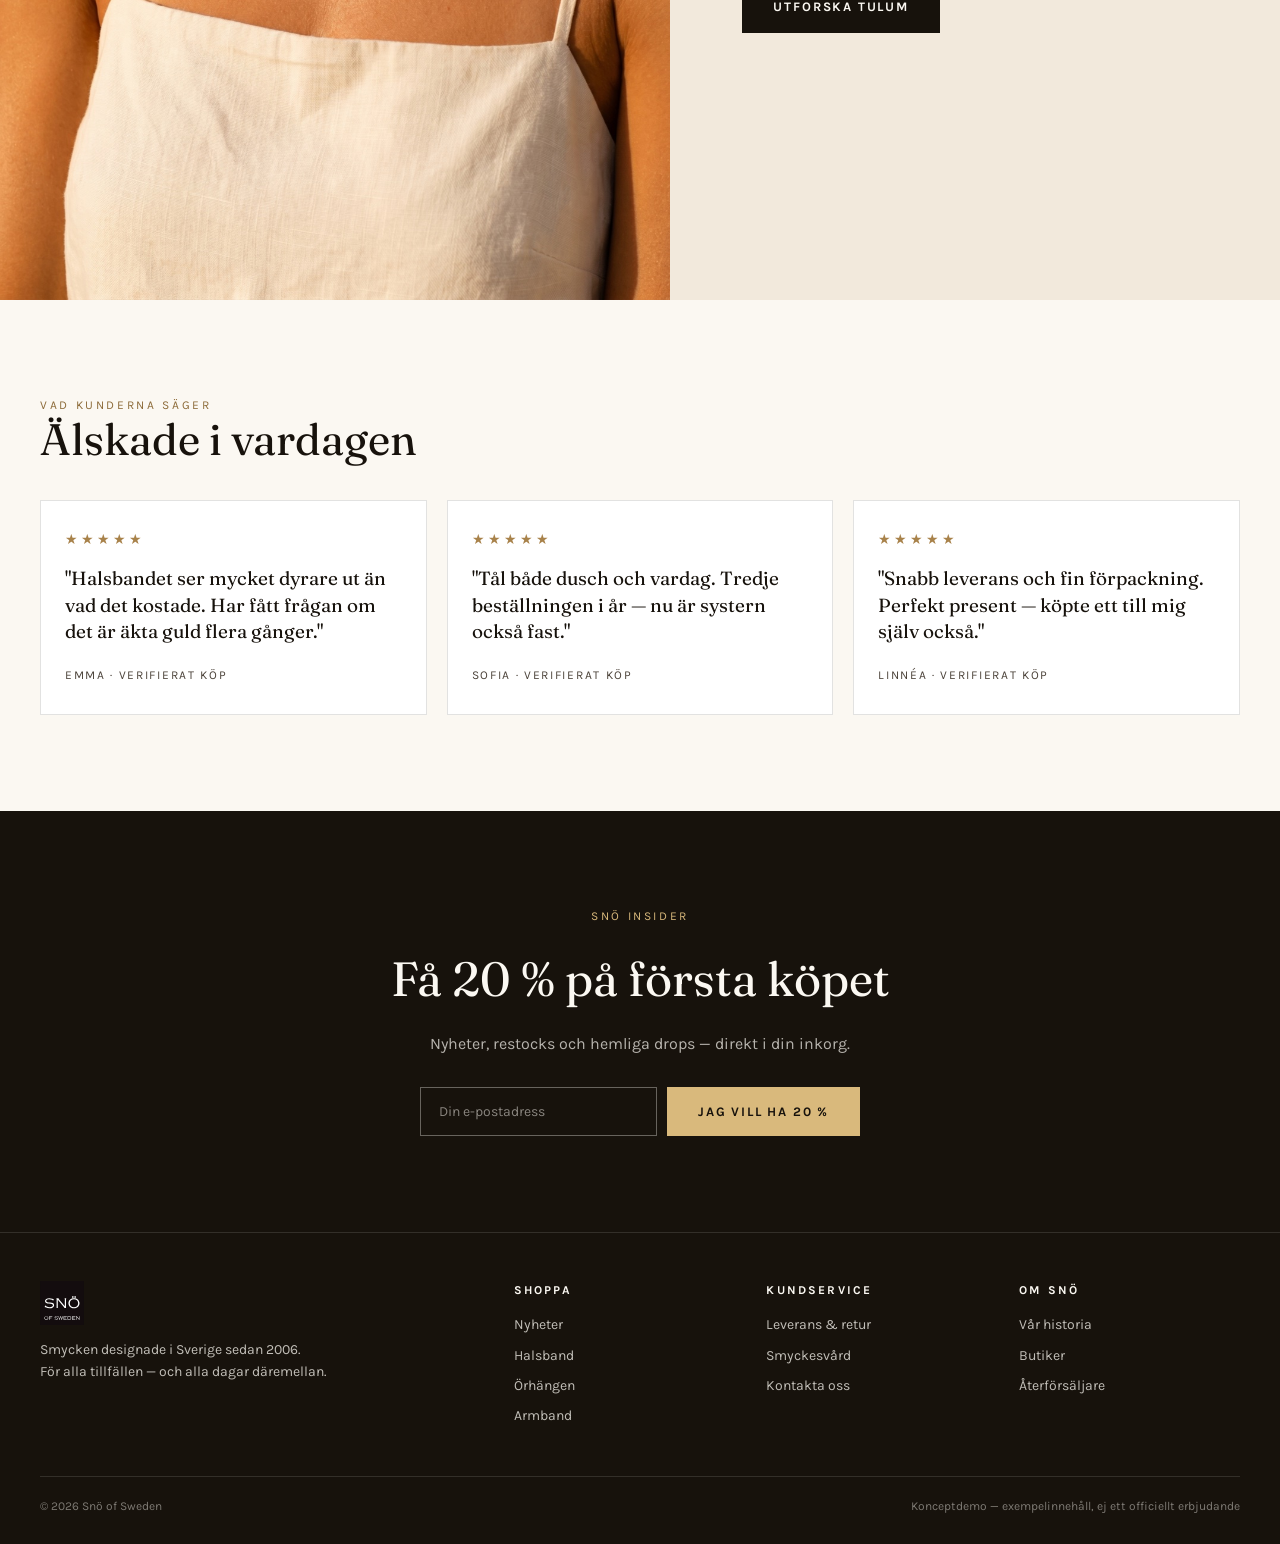
==== commit 0857fdc7: "AI-genererade kampanjbilder via aicontentgenerator-motorn (hero, Tulum, 3 kategorikort) Co-Authored-" ====
--- a/index.html
+++ b/index.html
@@ -50,7 +50,7 @@
       </div>
     </div>
     <div class="hero-media">
-      <img class="hm-main" src="images/rule-big-coin-neck-50-2.jpg" alt="Modell i lager-på-lager guldhalsband från Snö of Sweden">
+      <img class="hm-main" src="images/gen-hero.jpg" alt="Modell i Rule big coin neck från Snö of Sweden">
       <img class="hm-card" src="images/tulum-elastic-pearl-brace-1.jpg" alt="Tulum pärlarmband">
     </div>
   </div>
@@ -74,15 +74,15 @@
     </div>
     <div class="cat-grid">
       <a class="cat-card reveal" href="product.html">
-        <img src="images/tulum-pearl-neck-40-45-2.jpg" alt="Halsband">
+        <img src="images/gen-cat-halsband.jpg" alt="Halsband">
         <div class="cat-label">Halsband <small>42 stilar →</small></div>
       </a>
       <a class="cat-card reveal" href="product.html">
-        <img src="images/flora-daisy-ear-2.jpg" alt="Örhängen">
+        <img src="images/gen-cat-orhangen.jpg" alt="Örhängen">
         <div class="cat-label">Örhängen <small>38 stilar →</small></div>
       </a>
       <a class="cat-card reveal" href="product.html">
-        <img src="images/rule-charm-brace-sclear-2.jpg" alt="Armband">
+        <img src="images/gen-cat-armband.jpg" alt="Armband">
         <div class="cat-label">Armband <small>27 stilar →</small></div>
       </a>
     </div>
@@ -173,7 +173,7 @@
 <section class="feature">
   <div class="feature-grid">
     <div class="feature-media">
-      <img src="images/tulum-pearl-neck-40-45-3.jpg" alt="Tulum-kollektionen — pärlor och guld">
+      <img src="images/gen-tulum.jpg" alt="Tulum-kollektionen — pärlor och guld">
     </div>
     <div class="feature-copy">
       <div class="kicker">Kollektion</div>
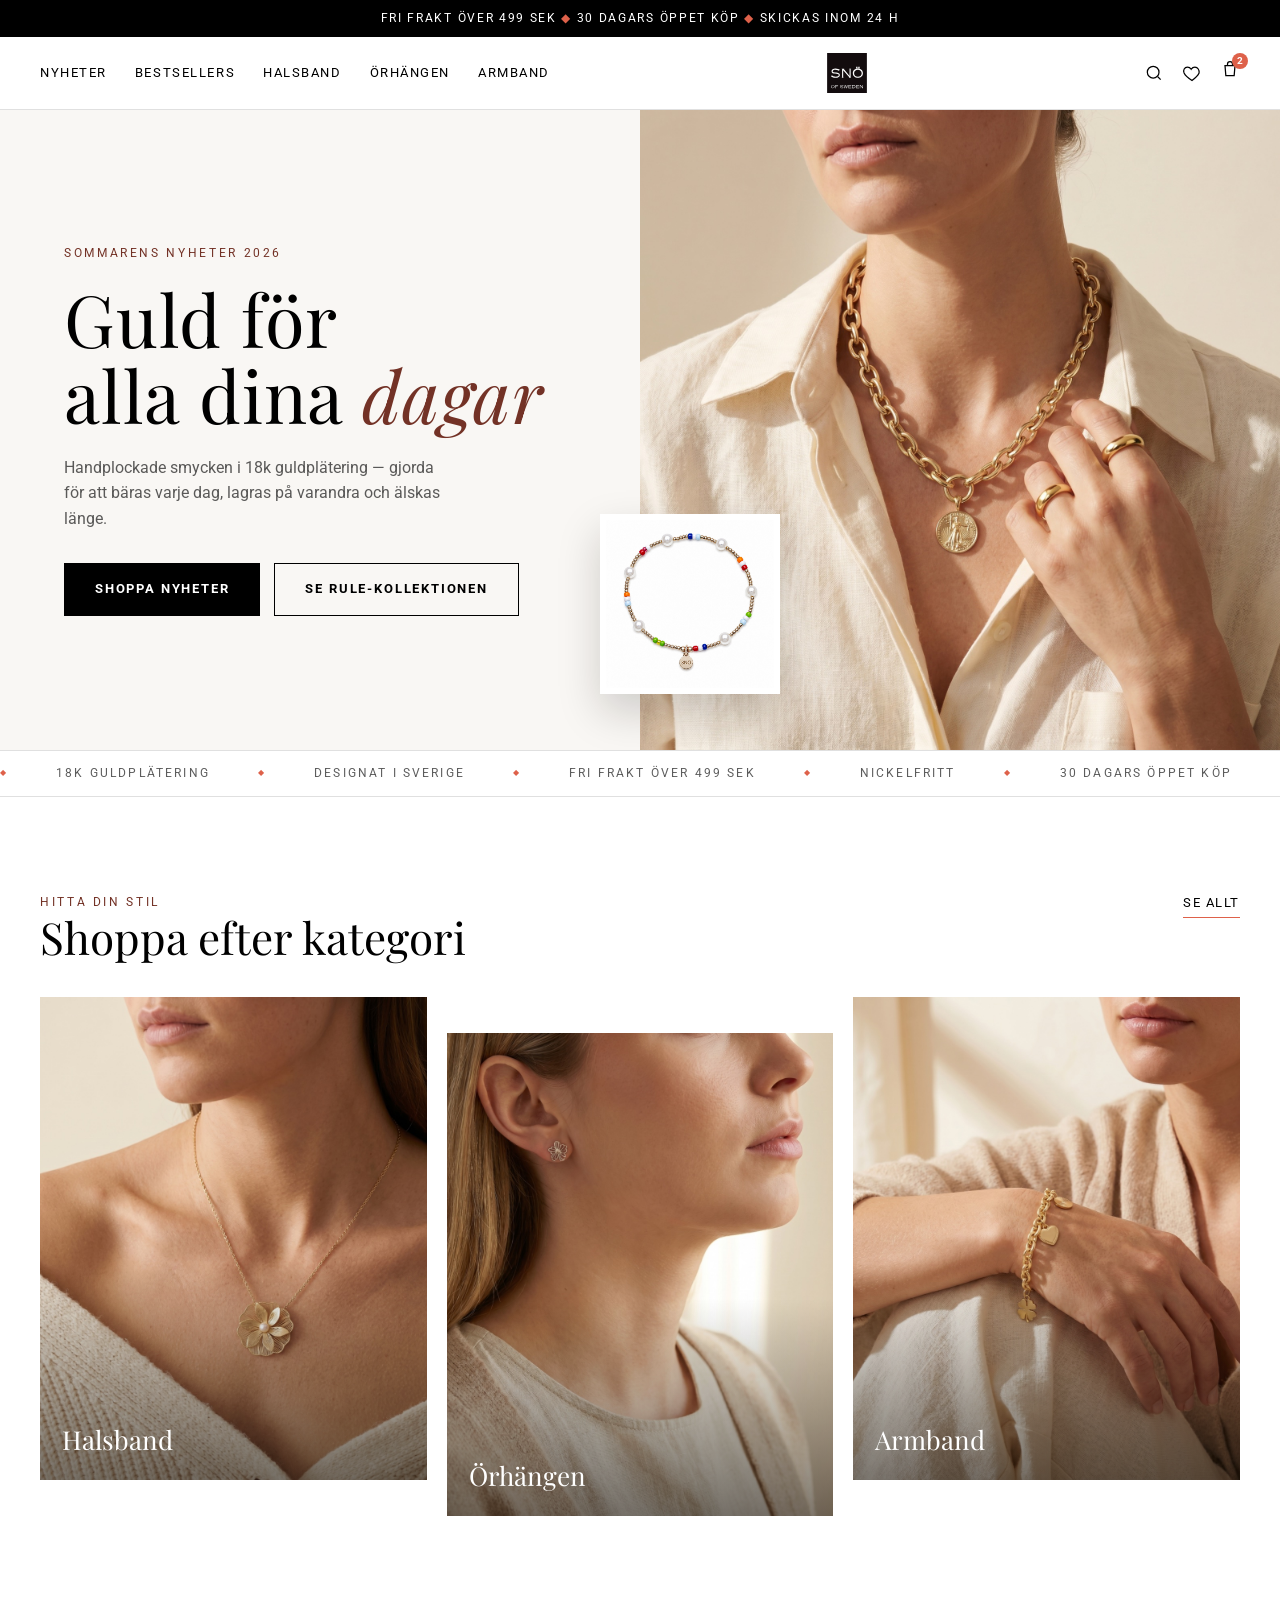
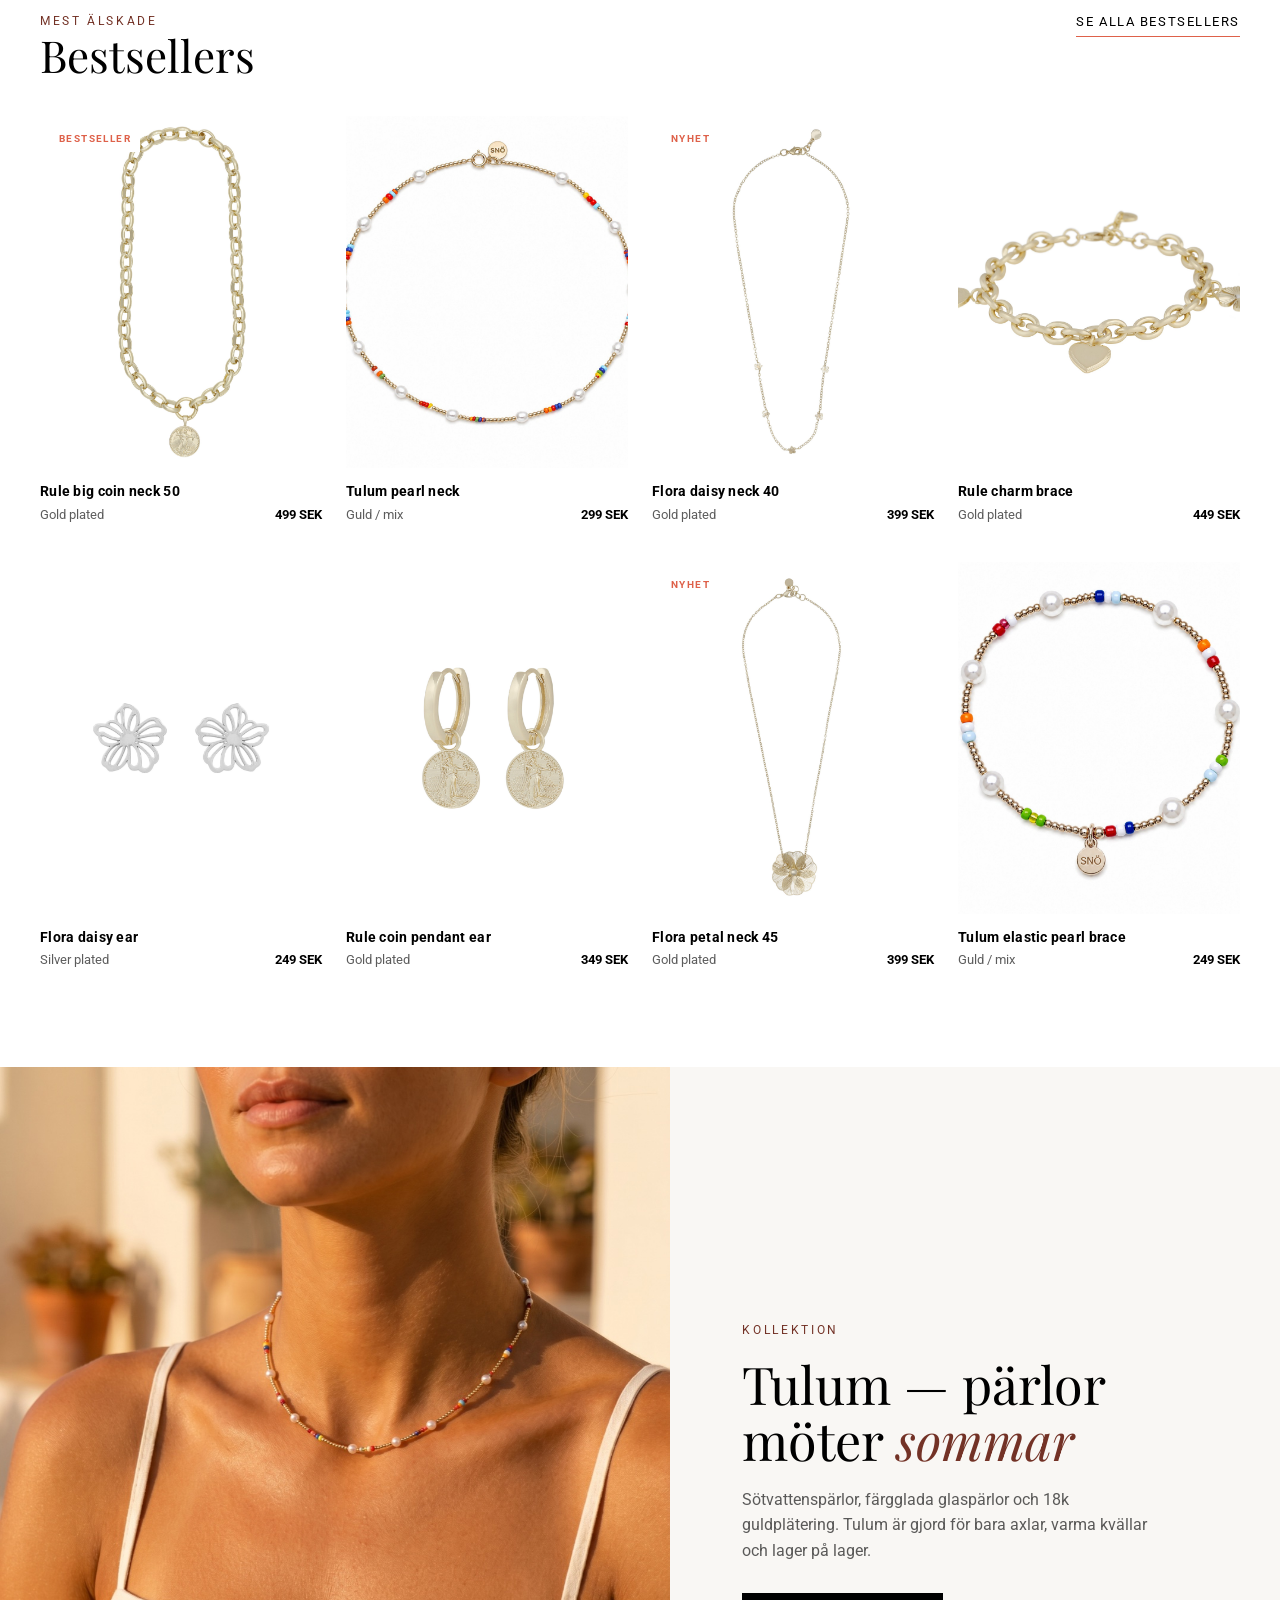
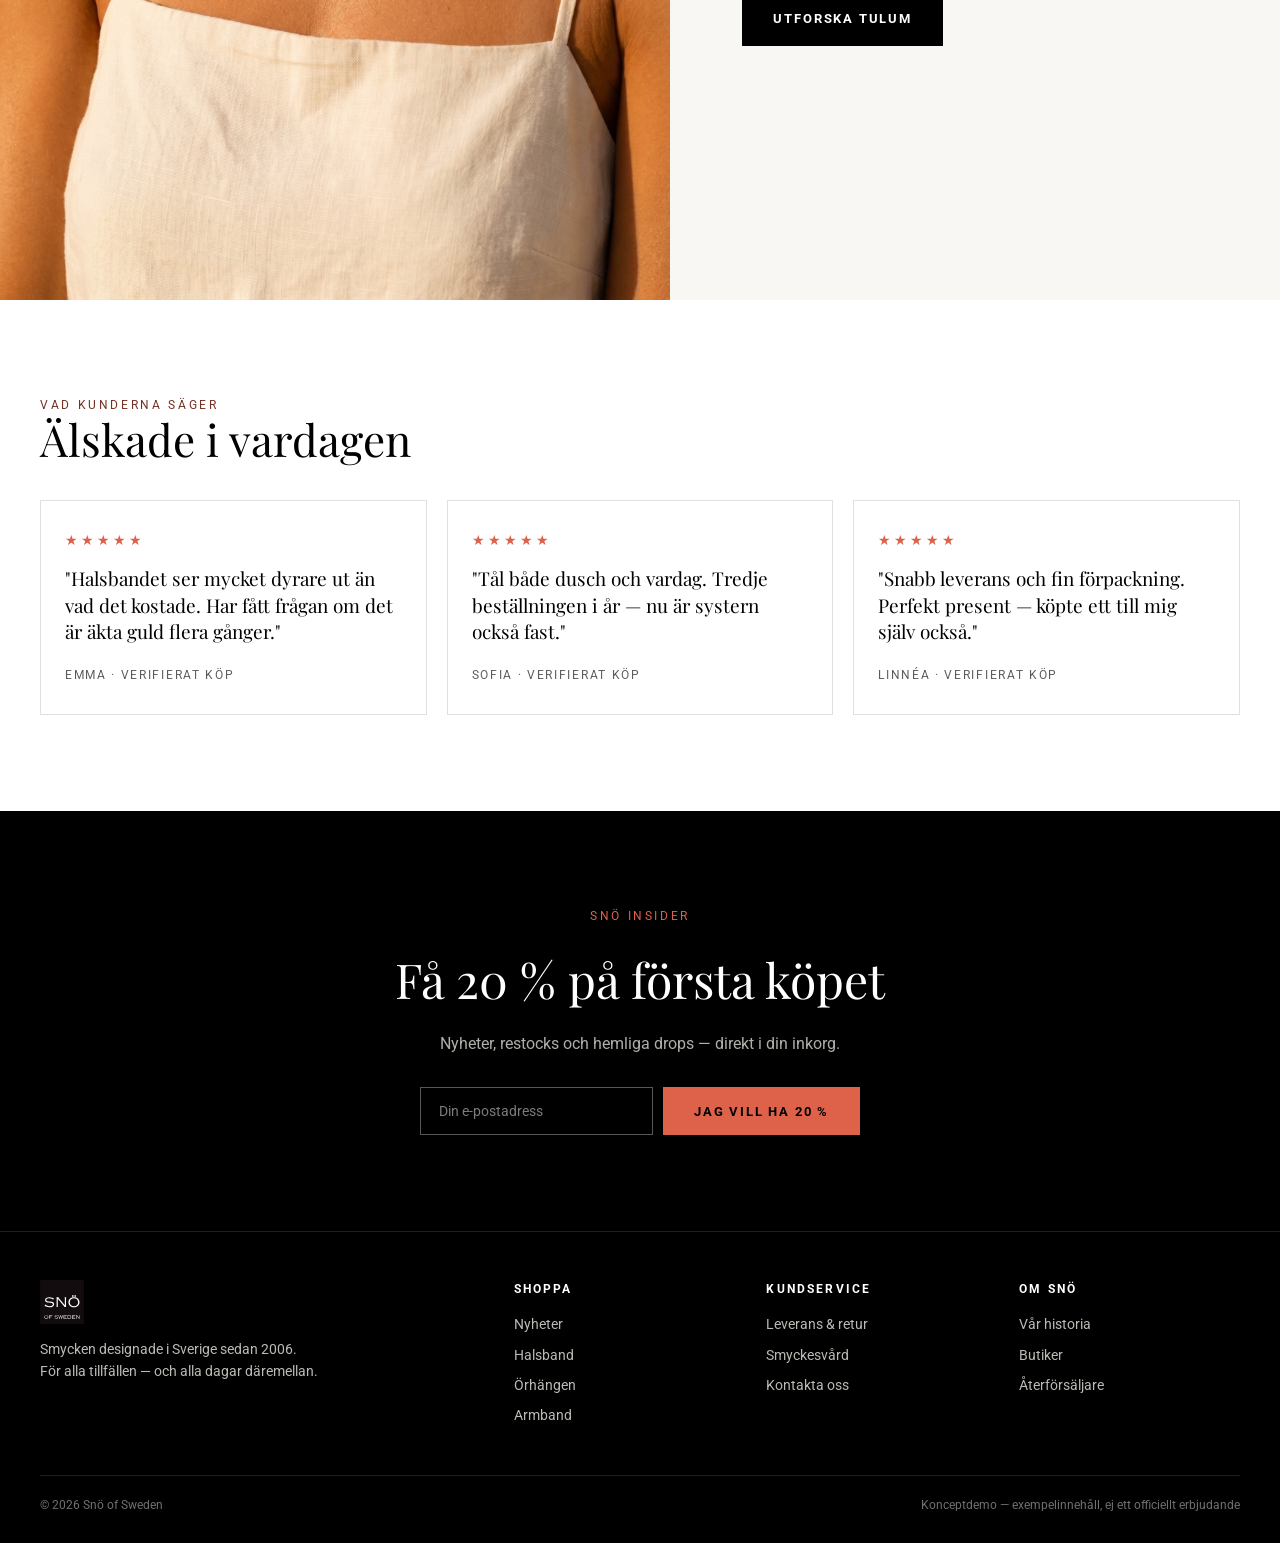
==== commit 0c7c77bd: "Demo-sajt omstylad till Snös riktiga profil (Playfair/Roboto, vit/cream, terracotta, SEK-priser) Co-" ====
--- a/index.html
+++ b/index.html
@@ -8,12 +8,12 @@
 <link rel="icon" href="images/logo.svg">
 <link rel="preconnect" href="https://fonts.googleapis.com">
 <link rel="preconnect" href="https://fonts.gstatic.com" crossorigin>
-<link href="https://fonts.googleapis.com/css2?family=Fraunces:ital,opsz,wght@0,9..144,300..600;1,9..144,300..600&family=Karla:wght@400;700&display=swap" rel="stylesheet">
+<link href="https://fonts.googleapis.com/css2?family=Playfair+Display:ital,wght@0,400;0,500;1,400&family=Roboto:wght@400;500&display=swap" rel="stylesheet">
 <link rel="stylesheet" href="style.css">
 </head>
 <body>
 
-<div class="announce">Fri frakt över 499 kr <em>◆</em> 30 dagars öppet köp <em>◆</em> Skickas inom 24 h</div>
+<div class="announce">Fri frakt över 499 SEK <em>◆</em> 30 dagars öppet köp <em>◆</em> Skickas inom 24 h</div>
 
 <header class="nav">
   <div class="container nav-inner">
@@ -58,8 +58,8 @@
 
 <div class="marquee" aria-hidden="true">
   <div class="marquee-track">
-    <span>18k guldplätering</span><span>Designat i Sverige</span><span>Fri frakt över 499 kr</span><span>Nickelfritt</span><span>30 dagars öppet köp</span>
-    <span>18k guldplätering</span><span>Designat i Sverige</span><span>Fri frakt över 499 kr</span><span>Nickelfritt</span><span>30 dagars öppet köp</span>
+    <span>18k guldplätering</span><span>Designat i Sverige</span><span>Fri frakt över 499 SEK</span><span>Nickelfritt</span><span>30 dagars öppet köp</span>
+    <span>18k guldplätering</span><span>Designat i Sverige</span><span>Fri frakt över 499 SEK</span><span>Nickelfritt</span><span>30 dagars öppet köp</span>
   </div>
 </div>
 
@@ -106,7 +106,7 @@
           <img class="alt" src="images/rule-big-coin-neck-50-3.jpg" alt="" aria-hidden="true">
         </div>
         <div class="prod-name">Rule big coin neck 50</div>
-        <div class="prod-meta"><span>Gold plated</span><span class="price">499 kr</span></div>
+        <div class="prod-meta"><span>Gold plated</span><span class="price">499 SEK</span></div>
       </a>
       <a class="prod-card reveal" href="product.html">
         <div class="prod-media">
@@ -114,7 +114,7 @@
           <img class="alt" src="images/tulum-pearl-neck-40-45-2.jpg" alt="" aria-hidden="true">
         </div>
         <div class="prod-name">Tulum pearl neck</div>
-        <div class="prod-meta"><span>Guld / mix</span><span class="price">299 kr</span></div>
+        <div class="prod-meta"><span>Guld / mix</span><span class="price">299 SEK</span></div>
       </a>
       <a class="prod-card reveal" href="product.html">
         <div class="prod-media">
@@ -123,7 +123,7 @@
           <img class="alt" src="images/flora-daisy-neck-40-2.jpg" alt="" aria-hidden="true">
         </div>
         <div class="prod-name">Flora daisy neck 40</div>
-        <div class="prod-meta"><span>Gold plated</span><span class="price">399 kr</span></div>
+        <div class="prod-meta"><span>Gold plated</span><span class="price">399 SEK</span></div>
       </a>
       <a class="prod-card reveal" href="product.html">
         <div class="prod-media">
@@ -131,7 +131,7 @@
           <img class="alt" src="images/rule-charm-brace-sclear-2.jpg" alt="" aria-hidden="true">
         </div>
         <div class="prod-name">Rule charm brace</div>
-        <div class="prod-meta"><span>Gold plated</span><span class="price">449 kr</span></div>
+        <div class="prod-meta"><span>Gold plated</span><span class="price">449 SEK</span></div>
       </a>
       <a class="prod-card reveal" href="product.html">
         <div class="prod-media">
@@ -139,7 +139,7 @@
           <img class="alt" src="images/flora-daisy-ear-2.jpg" alt="" aria-hidden="true">
         </div>
         <div class="prod-name">Flora daisy ear</div>
-        <div class="prod-meta"><span>Silver plated</span><span class="price">249 kr</span></div>
+        <div class="prod-meta"><span>Silver plated</span><span class="price">249 SEK</span></div>
       </a>
       <a class="prod-card reveal" href="product.html">
         <div class="prod-media">
@@ -147,7 +147,7 @@
           <img class="alt" src="images/rule-coin-pendant-ear-2.jpg" alt="" aria-hidden="true">
         </div>
         <div class="prod-name">Rule coin pendant ear</div>
-        <div class="prod-meta"><span>Gold plated</span><span class="price">349 kr</span></div>
+        <div class="prod-meta"><span>Gold plated</span><span class="price">349 SEK</span></div>
       </a>
       <a class="prod-card reveal" href="product.html">
         <div class="prod-media">
@@ -156,7 +156,7 @@
           <img class="alt" src="images/flora-petal-neck-50-2.jpg" alt="" aria-hidden="true">
         </div>
         <div class="prod-name">Flora petal neck 45</div>
-        <div class="prod-meta"><span>Gold plated</span><span class="price">399 kr</span></div>
+        <div class="prod-meta"><span>Gold plated</span><span class="price">399 SEK</span></div>
       </a>
       <a class="prod-card reveal" href="product.html">
         <div class="prod-media">
@@ -164,7 +164,7 @@
           <img class="alt" src="images/tulum-elastic-pearl-brace-2.jpg" alt="" aria-hidden="true">
         </div>
         <div class="prod-name">Tulum elastic pearl brace</div>
-        <div class="prod-meta"><span>Guld / mix</span><span class="price">249 kr</span></div>
+        <div class="prod-meta"><span>Guld / mix</span><span class="price">249 SEK</span></div>
       </a>
     </div>
   </div>
--- a/style.css
+++ b/style.css
@@ -5,18 +5,19 @@
    ============================================================ */
 
 :root {
-  --snow: #FBF8F2;
-  --sand: #F2E9DC;
-  --sand-deep: #E9DCC8;
-  --ink: #17120C;
-  --ink-soft: #4A4138;
-  --gold: #A8824A;
-  --gold-deep: #8C6A38;
+  /* Snös grafiska profil — scrapad ur snoofsweden.com tema-CSS */
+  --snow: #FFFFFF;
+  --sand: #F9F7F4;
+  --sand-deep: #F3EEE8;
+  --ink: #000000;
+  --ink-soft: rgba(0, 0, 0, 0.64);
+  --gold: #DE614A;        /* terracotta-accent */
+  --gold-deep: #733226;   /* mörk rost */
   --white: #FFFFFF;
-  --line: rgba(23, 18, 12, 0.12);
-
-  --font-display: "Fraunces", Georgia, serif;
-  --font-body: "Karla", "Helvetica Neue", sans-serif;
+  --line: rgba(0, 0, 0, 0.12);
+
+  --font-display: "Playfair Display", Georgia, serif;
+  --font-body: "Roboto", Helvetica, sans-serif;
 
   --ease-out: cubic-bezier(0.16, 1, 0.3, 1);
 }
@@ -57,14 +58,14 @@
   text-align: center;
   padding: 9px 16px;
 }
-.announce em { font-style: normal; color: #D9B97C; }
+.announce em { font-style: normal; color: #DE614A; }
 
 /* ---------- nav ---------- */
 .nav {
   position: sticky;
   top: 0;
   z-index: 50;
-  background: rgba(251, 248, 242, 0.88);
+  background: rgba(255, 255, 255, 0.88);
   backdrop-filter: blur(12px);
   -webkit-backdrop-filter: blur(12px);
   border-bottom: 1px solid var(--line);
@@ -159,7 +160,7 @@
   font-weight: 400;
   font-size: clamp(38px, 9vw, 72px);
   line-height: 1.05;
-  letter-spacing: -0.01em;
+  letter-spacing: 0.8px;
   margin-bottom: 22px;
   animation: rise 0.9s 0.12s var(--ease-out) both;
 }
@@ -383,6 +384,7 @@
   left: 10px;
   z-index: 1;
   background: var(--snow);
+  color: var(--gold);
   font-size: 10px;
   font-weight: 700;
   letter-spacing: 0.14em;
@@ -491,7 +493,7 @@
   font-size: 12px;
   letter-spacing: 0.22em;
   text-transform: uppercase;
-  color: #D9B97C;
+  color: #DE614A;
   margin-bottom: 14px;
 }
 .newsletter h2 {
@@ -518,8 +520,8 @@
   outline: none;
 }
 .nl-form input::placeholder { color: rgba(251,248,242,0.5); }
-.nl-form input:focus { border-color: #D9B97C; }
-.nl-form .btn { border-color: #D9B97C; background: #D9B97C; color: var(--ink); }
+.nl-form input:focus { border-color: #DE614A; }
+.nl-form .btn { border-color: #DE614A; background: #DE614A; color: var(--ink); }
 .nl-form .btn:hover { background: var(--snow); border-color: var(--snow); }
 @media (min-width: 640px) {
   .nl-form { flex-direction: row; }
@@ -548,7 +550,7 @@
   margin-bottom: 14px;
 }
 .footer li { margin-bottom: 8px; }
-.footer a:hover { color: #D9B97C; }
+.footer a:hover { color: #DE614A; }
 .footer-logo img { width: 44px; height: 44px; margin-bottom: 14px; }
 .footer-note {
   border-top: 1px solid rgba(251,248,242,0.12);
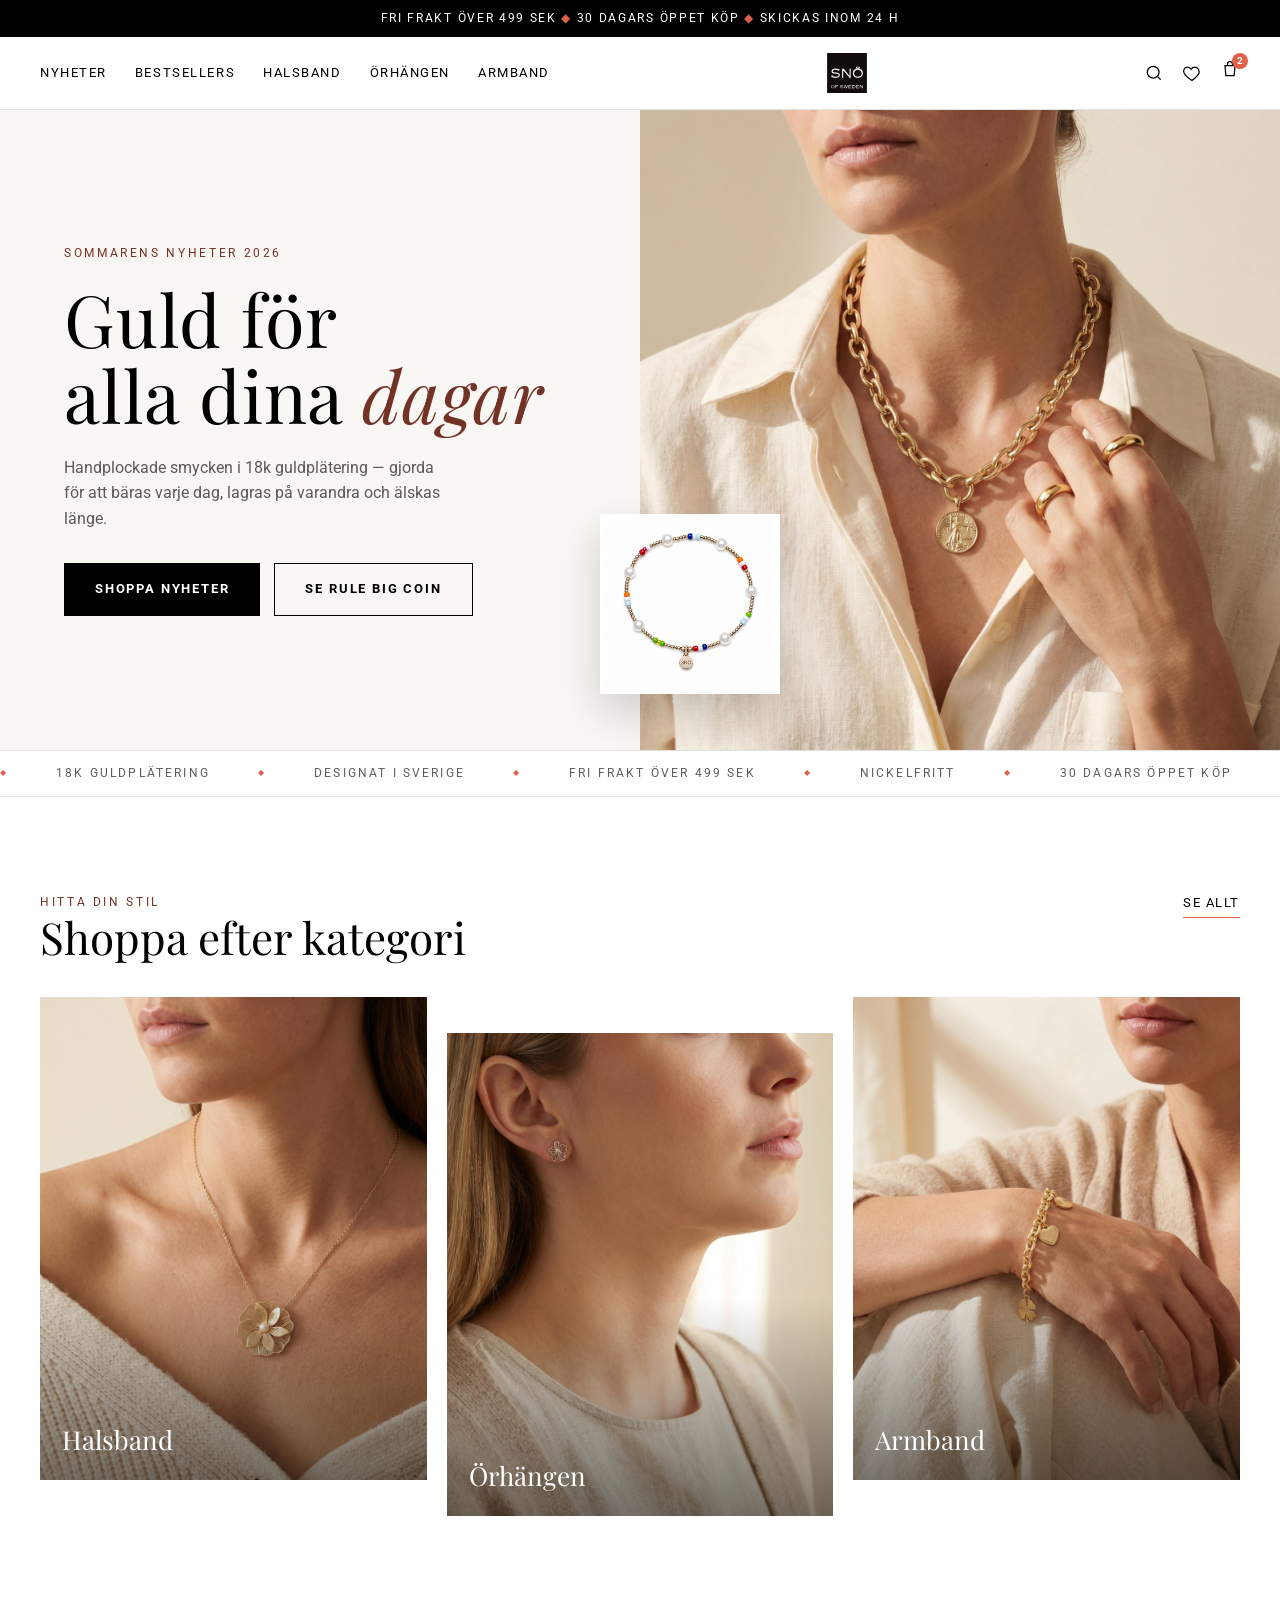
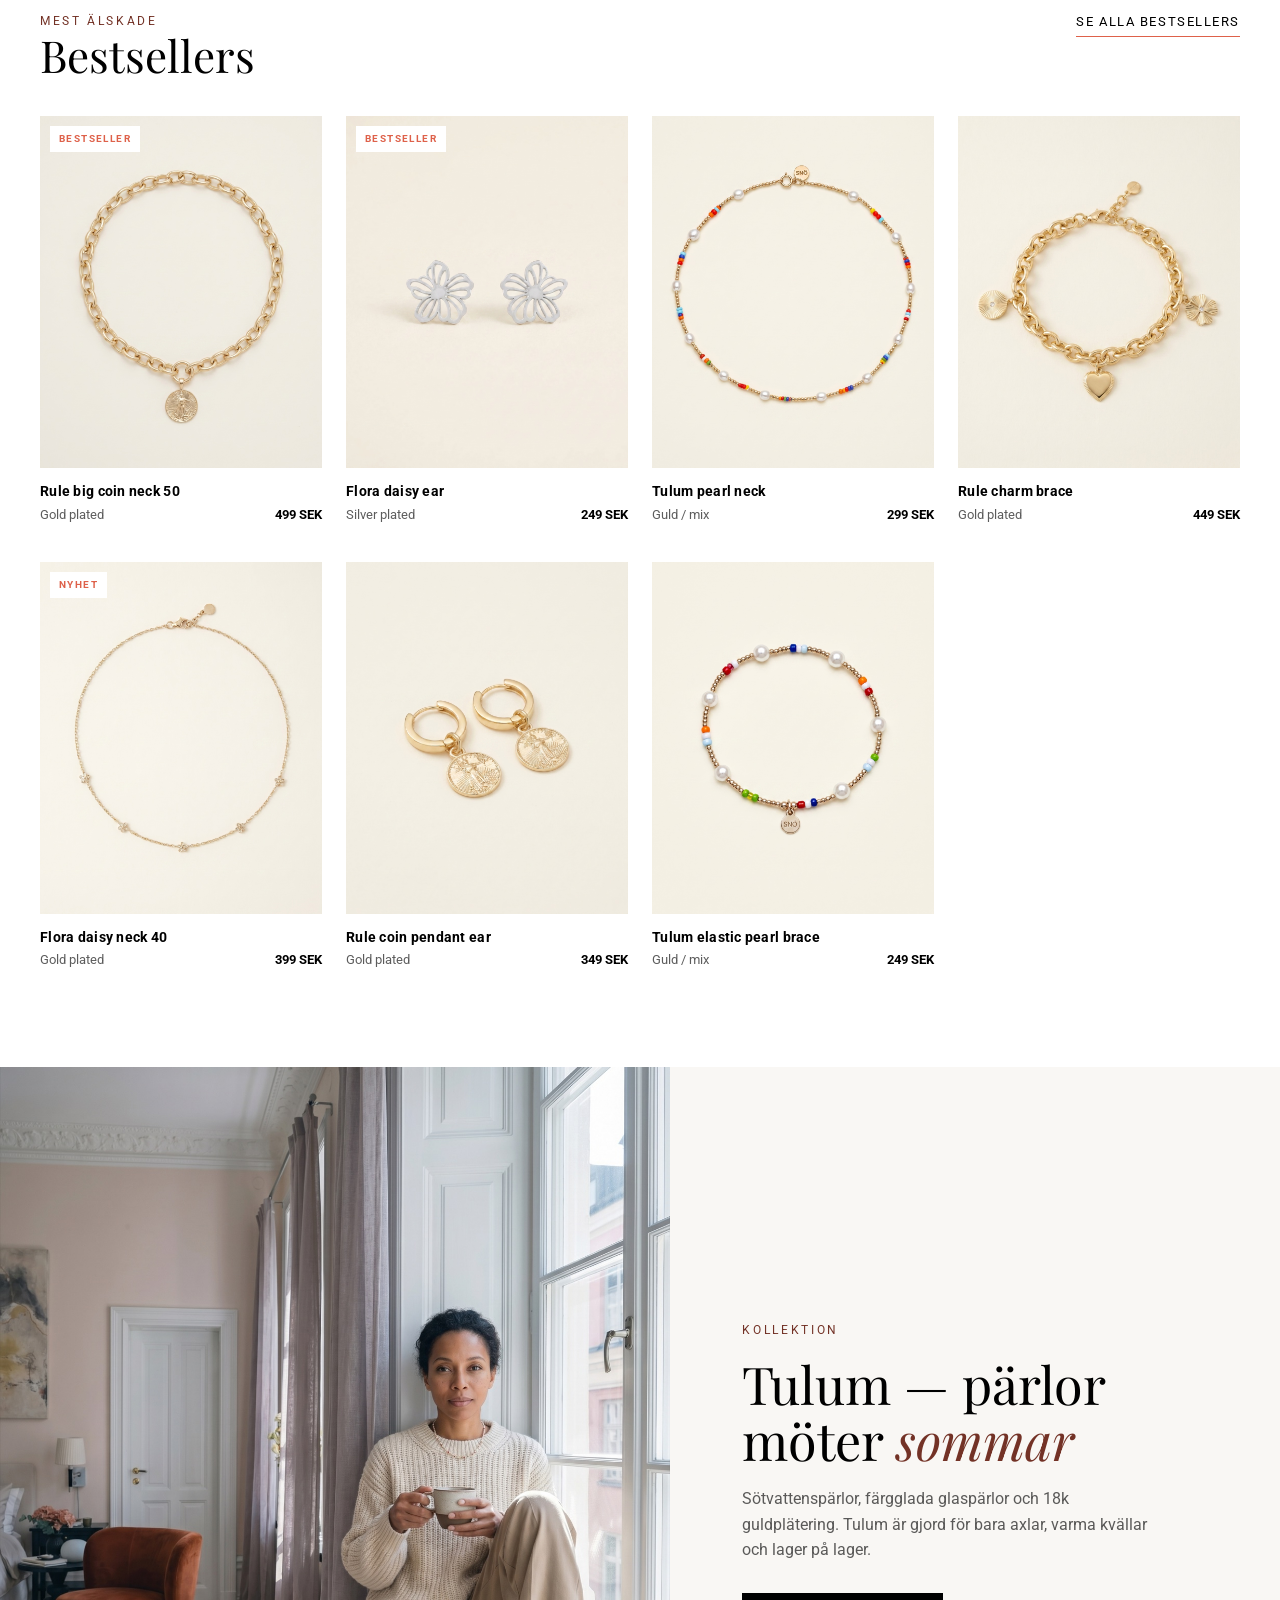
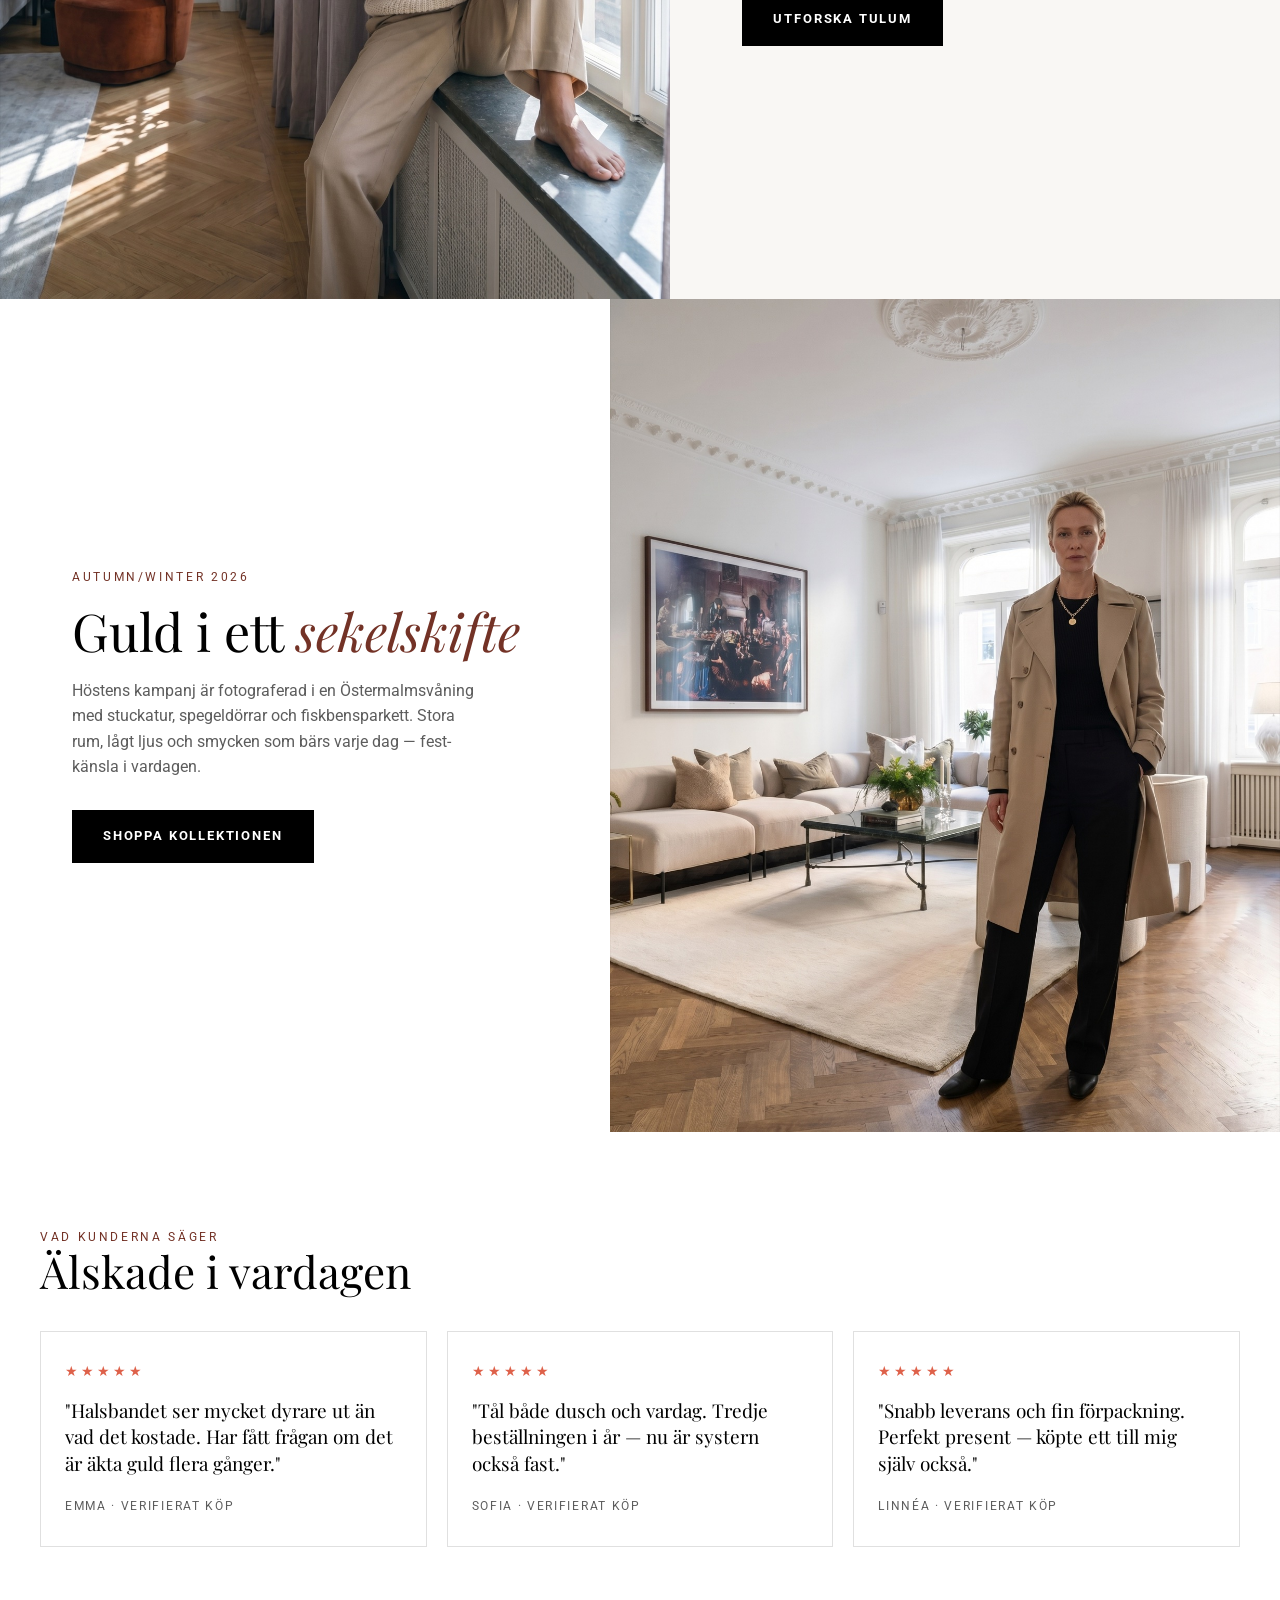
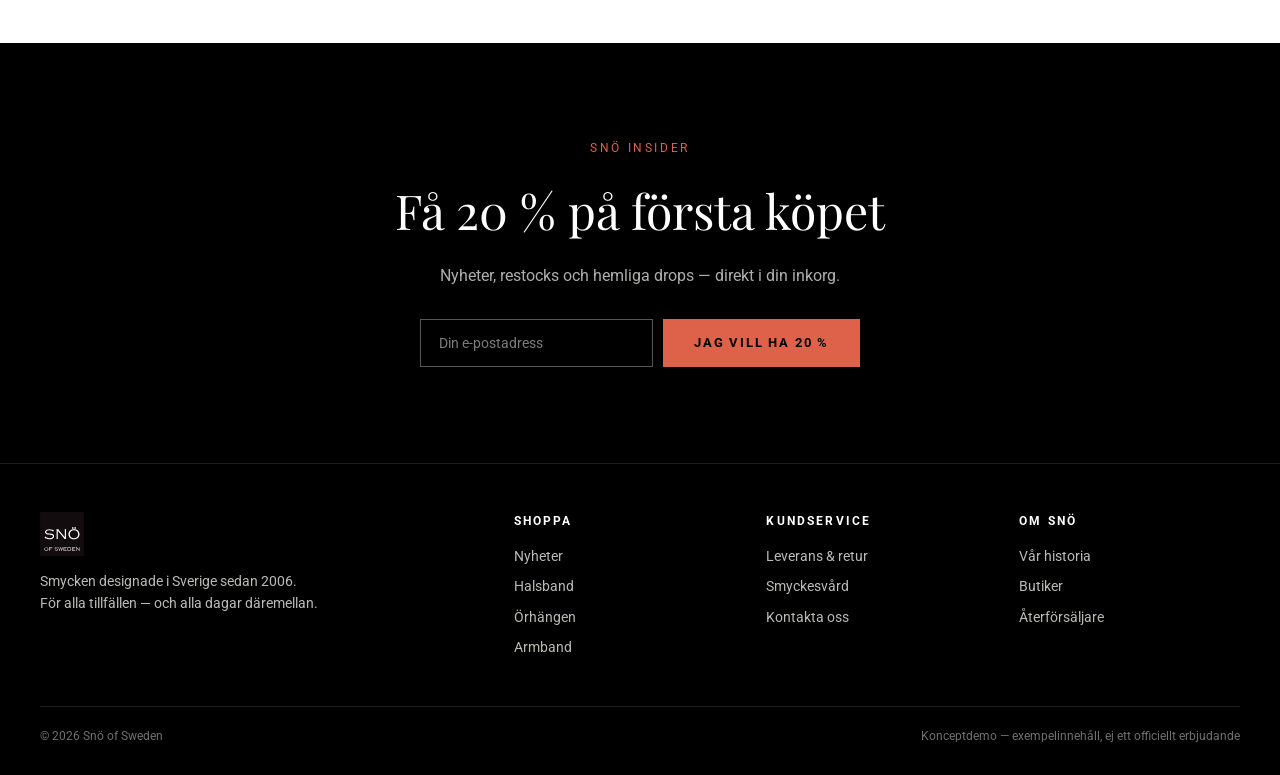
==== commit 5f6d3e31: "Bygg ut sajten: 7 produktsidor + shop-sida + Östermalm-editorial, nytt ecom/kampanj-content Co-Autho" ====
--- a/index.html
+++ b/index.html
@@ -21,11 +21,11 @@
       <svg fill="none" stroke-width="1.5" viewBox="0 0 24 24"><path d="M4 7h16M4 12h16M4 17h16"/></svg>
     </button>
     <nav class="nav-links">
-      <a href="#bestsellers">Nyheter</a>
-      <a href="#bestsellers">Bestsellers</a>
-      <a href="#kategorier">Halsband</a>
-      <a href="#kategorier">Örhängen</a>
-      <a href="#kategorier">Armband</a>
+      <a href="shop.html">Nyheter</a>
+      <a href="shop.html">Bestsellers</a>
+      <a href="shop.html?cat=Halsband">Halsband</a>
+      <a href="shop.html?cat=Örhängen">Örhängen</a>
+      <a href="shop.html?cat=Armband">Armband</a>
     </nav>
     <a class="nav-logo" href="index.html" aria-label="Snö of Sweden">
       <img src="images/logo.svg" alt="Snö of Sweden">
@@ -45,8 +45,8 @@
       <h1>Guld för<br>alla dina <em>dagar</em></h1>
       <p>Handplockade smycken i 18k guldplätering — gjorda för att bäras varje dag, lagras på varandra och älskas länge.</p>
       <div class="hero-ctas">
-        <a class="btn btn-solid" href="#bestsellers">Shoppa nyheter</a>
-        <a class="btn btn-ghost" href="product.html">Se Rule-kollektionen</a>
+        <a class="btn btn-solid" href="shop.html">Shoppa nyheter</a>
+        <a class="btn btn-ghost" href="rule-big-coin-neck-50.html">Se Rule big coin</a>
       </div>
     </div>
     <div class="hero-media">
@@ -70,18 +70,18 @@
         <div class="kicker">Hitta din stil</div>
         <h2>Shoppa efter kategori</h2>
       </div>
-      <a class="head-link" href="#">Se allt</a>
+      <a class="head-link" href="shop.html">Se allt</a>
     </div>
     <div class="cat-grid">
-      <a class="cat-card reveal" href="product.html">
+      <a class="cat-card reveal" href="shop.html?cat=Halsband">
         <img src="images/gen-cat-halsband.jpg" alt="Halsband">
         <div class="cat-label">Halsband <small>42 stilar →</small></div>
       </a>
-      <a class="cat-card reveal" href="product.html">
+      <a class="cat-card reveal" href="shop.html?cat=Örhängen">
         <img src="images/gen-cat-orhangen.jpg" alt="Örhängen">
         <div class="cat-label">Örhängen <small>38 stilar →</small></div>
       </a>
-      <a class="cat-card reveal" href="product.html">
+      <a class="cat-card reveal" href="shop.html?cat=Armband">
         <img src="images/gen-cat-armband.jpg" alt="Armband">
         <div class="cat-label">Armband <small>27 stilar →</small></div>
       </a>
@@ -96,72 +96,68 @@
         <div class="kicker">Mest älskade</div>
         <h2>Bestsellers</h2>
       </div>
-      <a class="head-link" href="#">Se alla bestsellers</a>
+      <a class="head-link" href="shop.html">Se alla bestsellers</a>
     </div>
     <div class="prod-grid">
-      <a class="prod-card reveal" href="product.html">
+      <a class="prod-card reveal" href="rule-big-coin-neck-50.html" data-cat="Halsband">
         <div class="prod-media">
           <span class="prod-tag">Bestseller</span>
-          <img class="main" src="images/rule-big-coin-neck-50-1.jpg" alt="Rule big coin neck 50">
-          <img class="alt" src="images/rule-big-coin-neck-50-3.jpg" alt="" aria-hidden="true">
+          <img class="main" src="images/ecom/pack-rule-big-coin-neck-50-1.jpg" alt="Rule big coin neck 50">
+          <img class="alt" src="images/ecom/worn-rule-big-coin-neck-50-1.jpg" alt="" aria-hidden="true">
         </div>
         <div class="prod-name">Rule big coin neck 50</div>
         <div class="prod-meta"><span>Gold plated</span><span class="price">499 SEK</span></div>
       </a>
-      <a class="prod-card reveal" href="product.html">
-        <div class="prod-media">
-          <img class="main" src="images/tulum-pearl-neck-40-45-1.jpg" alt="Tulum pearl neck">
-          <img class="alt" src="images/tulum-pearl-neck-40-45-2.jpg" alt="" aria-hidden="true">
+      <a class="prod-card reveal" href="flora-daisy-ear.html" data-cat="Örhängen">
+        <div class="prod-media">
+          <span class="prod-tag">Bestseller</span>
+          <img class="main" src="images/ecom/pack-flora-daisy-ear-1.jpg" alt="Flora daisy ear">
+          <img class="alt" src="images/ecom/worn-flora-daisy-ear-1.jpg" alt="" aria-hidden="true">
+        </div>
+        <div class="prod-name">Flora daisy ear</div>
+        <div class="prod-meta"><span>Silver plated</span><span class="price">249 SEK</span></div>
+      </a>
+      <a class="prod-card reveal" href="tulum-pearl-neck-40-45.html" data-cat="Halsband">
+        <div class="prod-media">
+          
+          <img class="main" src="images/ecom/pack-tulum-pearl-neck-40-45-1.jpg" alt="Tulum pearl neck">
+          <img class="alt" src="images/ecom/worn-tulum-pearl-neck-40-45-1.jpg" alt="" aria-hidden="true">
         </div>
         <div class="prod-name">Tulum pearl neck</div>
         <div class="prod-meta"><span>Guld / mix</span><span class="price">299 SEK</span></div>
       </a>
-      <a class="prod-card reveal" href="product.html">
+      <a class="prod-card reveal" href="rule-charm-brace-sclear.html" data-cat="Armband">
+        <div class="prod-media">
+          
+          <img class="main" src="images/ecom/pack-rule-charm-brace-sclear-1.jpg" alt="Rule charm brace">
+          <img class="alt" src="images/ecom/worn-rule-charm-brace-sclear-1.jpg" alt="" aria-hidden="true">
+        </div>
+        <div class="prod-name">Rule charm brace</div>
+        <div class="prod-meta"><span>Gold plated</span><span class="price">449 SEK</span></div>
+      </a>
+      <a class="prod-card reveal" href="flora-daisy-neck-40.html" data-cat="Halsband">
         <div class="prod-media">
           <span class="prod-tag">Nyhet</span>
-          <img class="main" src="images/flora-daisy-neck-40-1.jpg" alt="Flora daisy neck 40">
-          <img class="alt" src="images/flora-daisy-neck-40-2.jpg" alt="" aria-hidden="true">
+          <img class="main" src="images/ecom/pack-flora-daisy-neck-40-1.jpg" alt="Flora daisy neck 40">
+          <img class="alt" src="images/ecom/worn-flora-daisy-neck-40-1.jpg" alt="" aria-hidden="true">
         </div>
         <div class="prod-name">Flora daisy neck 40</div>
         <div class="prod-meta"><span>Gold plated</span><span class="price">399 SEK</span></div>
       </a>
-      <a class="prod-card reveal" href="product.html">
-        <div class="prod-media">
-          <img class="main" src="images/rule-charm-brace-sclear-1.jpg" alt="Rule charm brace">
-          <img class="alt" src="images/rule-charm-brace-sclear-2.jpg" alt="" aria-hidden="true">
-        </div>
-        <div class="prod-name">Rule charm brace</div>
-        <div class="prod-meta"><span>Gold plated</span><span class="price">449 SEK</span></div>
-      </a>
-      <a class="prod-card reveal" href="product.html">
-        <div class="prod-media">
-          <img class="main" src="images/flora-daisy-ear-1.jpg" alt="Flora daisy ear">
-          <img class="alt" src="images/flora-daisy-ear-2.jpg" alt="" aria-hidden="true">
-        </div>
-        <div class="prod-name">Flora daisy ear</div>
-        <div class="prod-meta"><span>Silver plated</span><span class="price">249 SEK</span></div>
-      </a>
-      <a class="prod-card reveal" href="product.html">
-        <div class="prod-media">
-          <img class="main" src="images/rule-coin-pendant-ear-1.jpg" alt="Rule coin pendant ear">
-          <img class="alt" src="images/rule-coin-pendant-ear-2.jpg" alt="" aria-hidden="true">
+      <a class="prod-card reveal" href="rule-coin-pendant-ear.html" data-cat="Örhängen">
+        <div class="prod-media">
+          
+          <img class="main" src="images/ecom/pack-rule-coin-pendant-ear-1.jpg" alt="Rule coin pendant ear">
+          <img class="alt" src="images/ecom/worn-rule-coin-pendant-ear-1.jpg" alt="" aria-hidden="true">
         </div>
         <div class="prod-name">Rule coin pendant ear</div>
         <div class="prod-meta"><span>Gold plated</span><span class="price">349 SEK</span></div>
       </a>
-      <a class="prod-card reveal" href="product.html">
-        <div class="prod-media">
-          <span class="prod-tag">Nyhet</span>
-          <img class="main" src="images/flora-petal-neck-50-1.jpg" alt="Flora petal neck 45">
-          <img class="alt" src="images/flora-petal-neck-50-2.jpg" alt="" aria-hidden="true">
-        </div>
-        <div class="prod-name">Flora petal neck 45</div>
-        <div class="prod-meta"><span>Gold plated</span><span class="price">399 SEK</span></div>
-      </a>
-      <a class="prod-card reveal" href="product.html">
-        <div class="prod-media">
-          <img class="main" src="images/tulum-elastic-pearl-brace-1.jpg" alt="Tulum elastic pearl brace">
-          <img class="alt" src="images/tulum-elastic-pearl-brace-2.jpg" alt="" aria-hidden="true">
+      <a class="prod-card reveal" href="tulum-elastic-pearl-brace.html" data-cat="Armband">
+        <div class="prod-media">
+          
+          <img class="main" src="images/ecom/pack-tulum-elastic-pearl-brace-1.jpg" alt="Tulum elastic pearl brace">
+          <img class="alt" src="images/ecom/worn-tulum-elastic-pearl-brace-1.jpg" alt="" aria-hidden="true">
         </div>
         <div class="prod-name">Tulum elastic pearl brace</div>
         <div class="prod-meta"><span>Guld / mix</span><span class="price">249 SEK</span></div>
@@ -173,13 +169,28 @@
 <section class="feature">
   <div class="feature-grid">
     <div class="feature-media">
-      <img src="images/gen-tulum.jpg" alt="Tulum-kollektionen — pärlor och guld">
+      <img src="images/campaign/ls-tulum-window-2.jpg" alt="Tulum-kollektionen — pärlor och guld">
     </div>
     <div class="feature-copy">
       <div class="kicker">Kollektion</div>
       <h2>Tulum — pärlor<br>möter <em>sommar</em></h2>
       <p>Sötvattenspärlor, färgglada glaspärlor och 18k guldplätering. Tulum är gjord för bara axlar, varma kvällar och lager på lager.</p>
-      <a class="btn btn-solid" href="product.html">Utforska Tulum</a>
+      <a class="btn btn-solid" href="tulum-pearl-neck-40-45.html">Utforska Tulum</a>
+    </div>
+  </div>
+</section>
+
+
+<section class="feature" style="background:var(--white)">
+  <div class="feature-grid" style="direction:rtl">
+    <div class="feature-media" style="direction:ltr">
+      <img src="images/campaign/fb-rule-livingroom-2.jpg" alt="AW26 — sekelskifte på Östermalm">
+    </div>
+    <div class="feature-copy" style="direction:ltr">
+      <div class="kicker">Autumn/Winter 2026</div>
+      <h2>Guld i ett <em>sekelskifte</em></h2>
+      <p>Höstens kampanj är fotograferad i en Östermalmsvåning med stuckatur, spegeldörrar och fiskbensparkett. Stora rum, lågt ljus och smycken som bärs varje dag — fest-känsla i vardagen.</p>
+      <a class="btn btn-solid" href="shop.html">Shoppa kollektionen</a>
     </div>
   </div>
 </section>
--- a/style.css
+++ b/style.css
@@ -713,6 +713,116 @@
 .acc li { padding-left: 14px; position: relative; margin-bottom: 4px; }
 .acc li::before { content: "–"; position: absolute; left: 0; color: var(--gold-deep); }
 
+/* ---------- PDP gallery (multi-thumb, wrapping) ---------- */
+.pdp-thumbs { flex-wrap: wrap; }
+.pdp-size-note {
+  font-size: 13px;
+  color: var(--ink-soft);
+  margin-bottom: 24px;
+}
+.pdp-size-note b { color: var(--ink); font-weight: 500; }
+
+/* ---------- PDP editorial strip ---------- */
+.pdp-editorial {
+  position: relative;
+  margin: 0 0 8px;
+}
+.pdp-editorial img {
+  width: 100%;
+  max-height: 78vh;
+  object-fit: cover;
+}
+.pdp-editorial::after {
+  content: "";
+  position: absolute;
+  inset: 0;
+  background: linear-gradient(to top, rgba(0,0,0,0.42) 0%, transparent 42%);
+}
+.pdp-editorial figcaption {
+  position: absolute;
+  left: clamp(20px, 5vw, 64px);
+  bottom: clamp(20px, 4vh, 44px);
+  z-index: 1;
+  color: var(--white);
+  max-width: 30ch;
+}
+.pdp-editorial figcaption .kicker { color: var(--cream-deep, #F3EEE8); margin-bottom: 8px; }
+.pdp-editorial figcaption p {
+  font-family: var(--font-display);
+  font-size: clamp(20px, 2.4vw, 30px);
+  line-height: 1.2;
+}
+
+/* ---------- size guide ---------- */
+.size-guide {
+  background: var(--sand);
+  border: 1px solid var(--line);
+  padding: 22px 24px;
+  margin-top: 8px;
+}
+.size-guide h4 {
+  font-family: var(--font-display);
+  font-weight: 400;
+  font-size: 19px;
+  margin-bottom: 12px;
+}
+.size-guide table { width: 100%; border-collapse: collapse; font-size: 13px; }
+.size-guide td { padding: 7px 0; border-bottom: 1px solid var(--line); color: var(--ink-soft); }
+.size-guide td:last-child { text-align: right; color: var(--ink); font-weight: 500; }
+.size-guide tr:last-child td { border-bottom: none; }
+
+/* ---------- shop / collection page ---------- */
+.shop-hero {
+  background: var(--sand);
+  padding: clamp(40px, 7vh, 80px) 0 clamp(32px, 5vh, 56px);
+  text-align: center;
+}
+.shop-hero .kicker { color: var(--gold-deep); margin-bottom: 12px; }
+.shop-hero h1 {
+  font-family: var(--font-display);
+  font-weight: 400;
+  font-size: clamp(34px, 6vw, 60px);
+  letter-spacing: 0.8px;
+  margin-bottom: 14px;
+}
+.shop-hero p { color: var(--ink-soft); max-width: 50ch; margin: 0 auto; }
+.shop-filters {
+  display: flex;
+  justify-content: center;
+  gap: 8px;
+  flex-wrap: wrap;
+  padding: 28px 0;
+  border-bottom: 1px solid var(--line);
+  position: sticky;
+  top: 60px;
+  background: rgba(255,255,255,0.92);
+  backdrop-filter: blur(12px);
+  -webkit-backdrop-filter: blur(12px);
+  z-index: 40;
+}
+@media (min-width: 1024px) { .shop-filters { top: 72px; } }
+.shop-filters button {
+  padding: 9px 20px;
+  border: 1px solid var(--line);
+  background: var(--white);
+  font-size: 12px;
+  font-weight: 500;
+  letter-spacing: 0.08em;
+  text-transform: uppercase;
+  transition: all 0.25s;
+}
+.shop-filters button.active { background: var(--ink); color: var(--snow); border-color: var(--ink); }
+.shop-filters button:hover:not(.active) { border-color: var(--ink); }
+.shop-grid {
+  display: grid;
+  grid-template-columns: repeat(2, 1fr);
+  gap: 22px 14px;
+  padding: 40px 0 72px;
+}
+@media (min-width: 768px) { .shop-grid { grid-template-columns: repeat(3, 1fr); gap: 40px 24px; } }
+@media (min-width: 1100px) { .shop-grid { grid-template-columns: repeat(4, 1fr); } }
+.shop-grid .prod-card.hide { display: none; }
+
 /* sticky mobile buy bar */
 .buybar {
   position: fixed;
